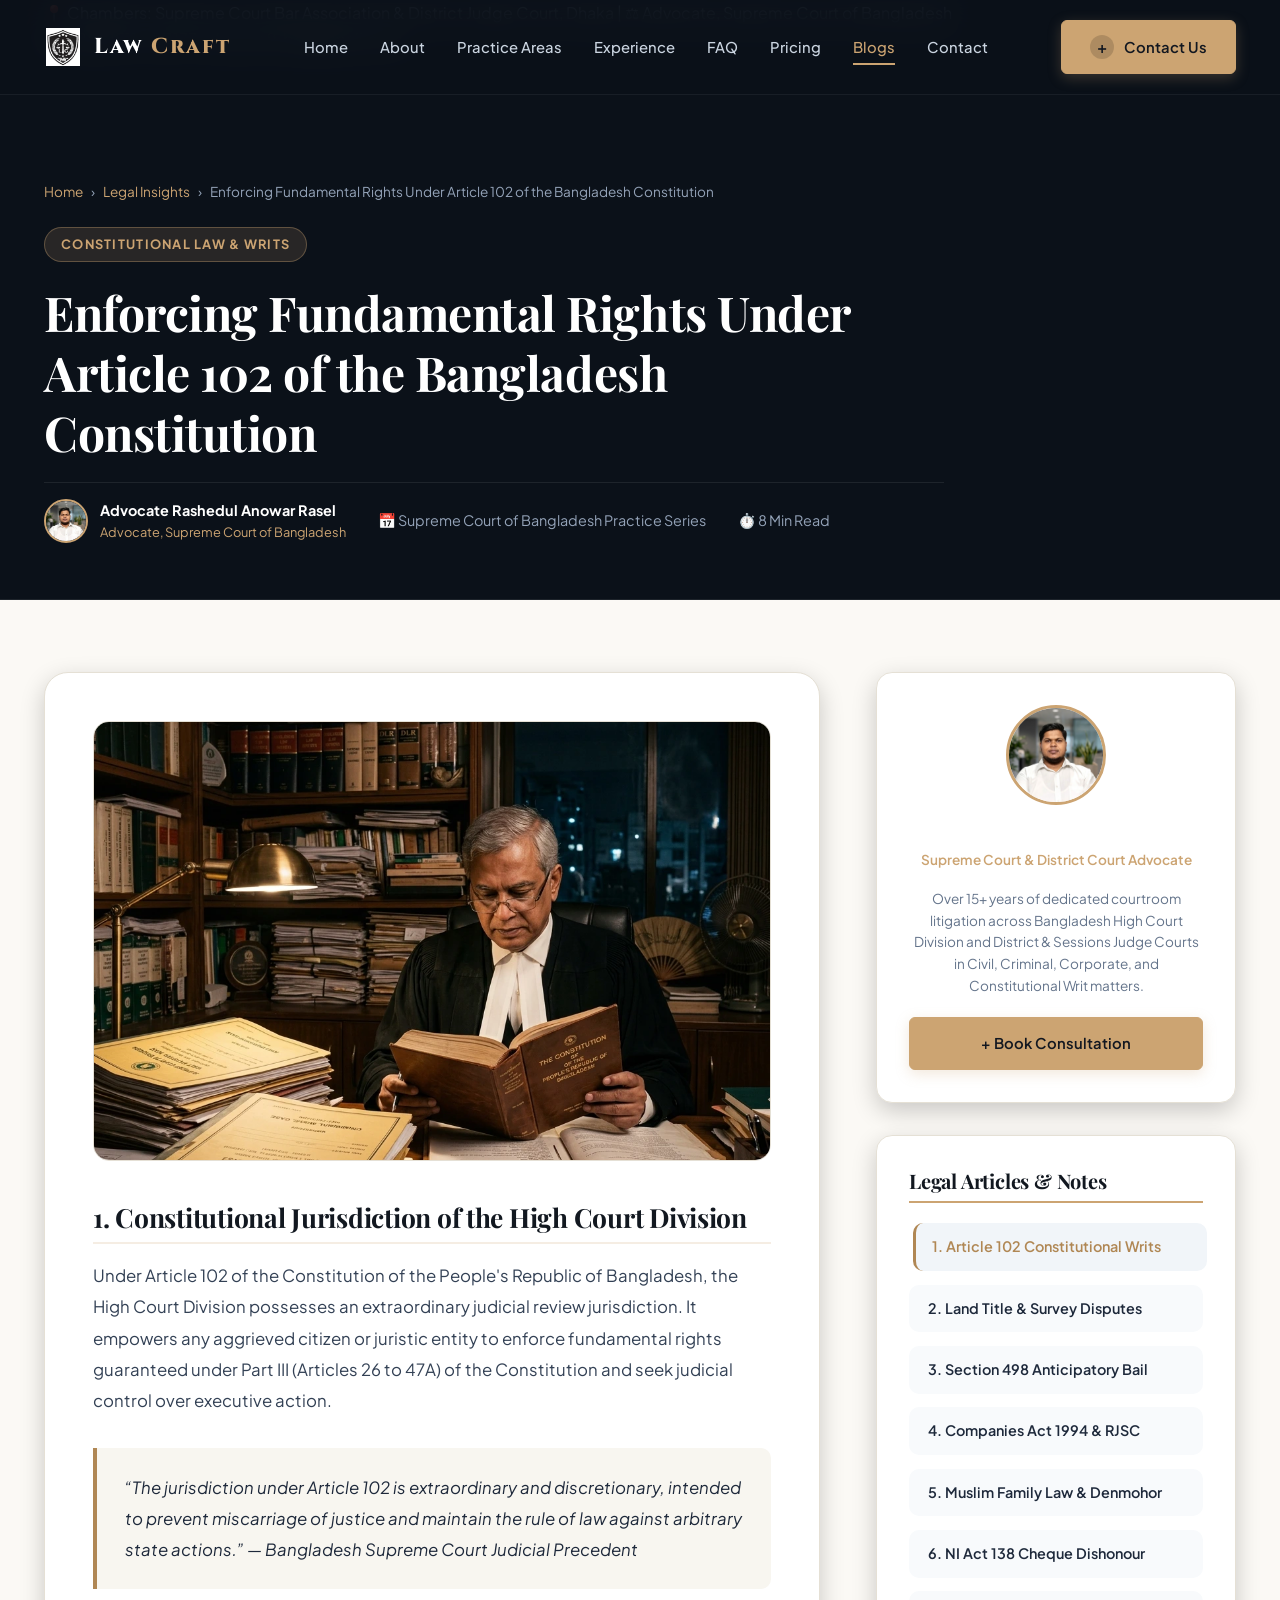
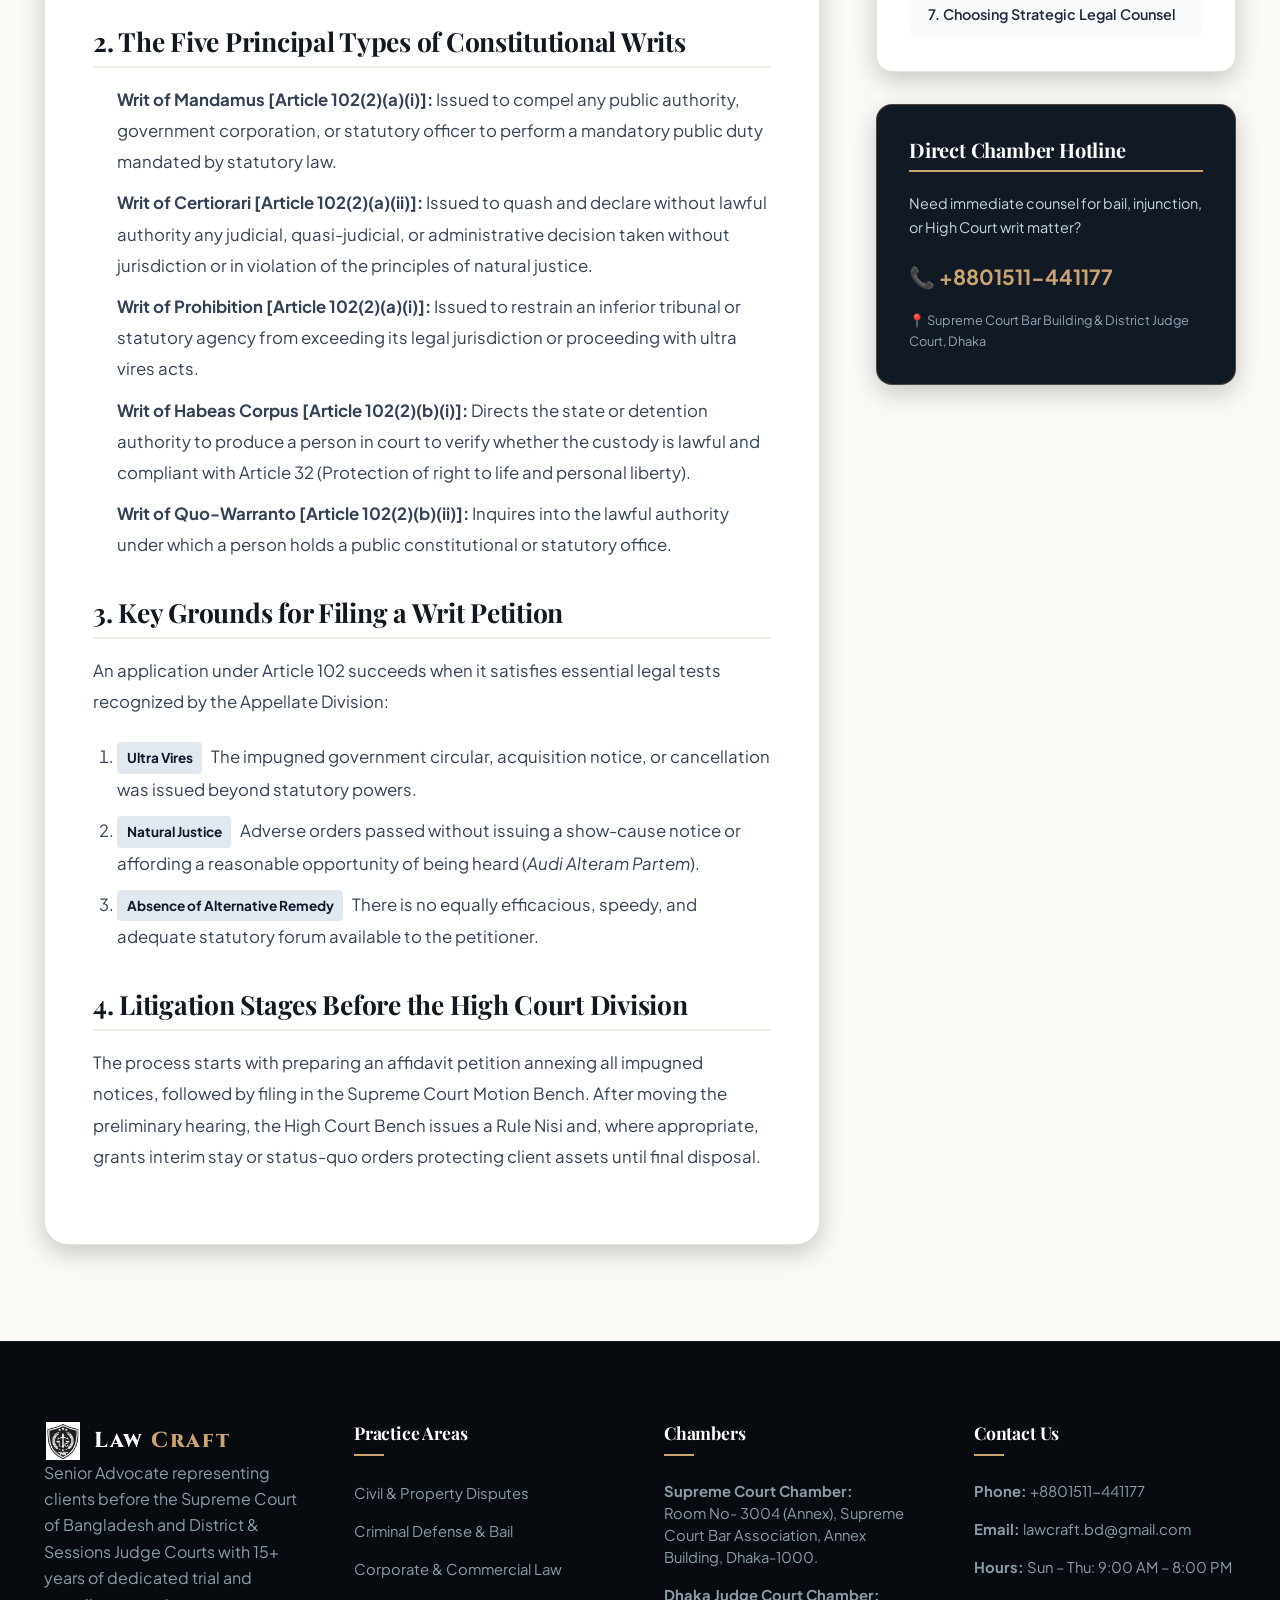
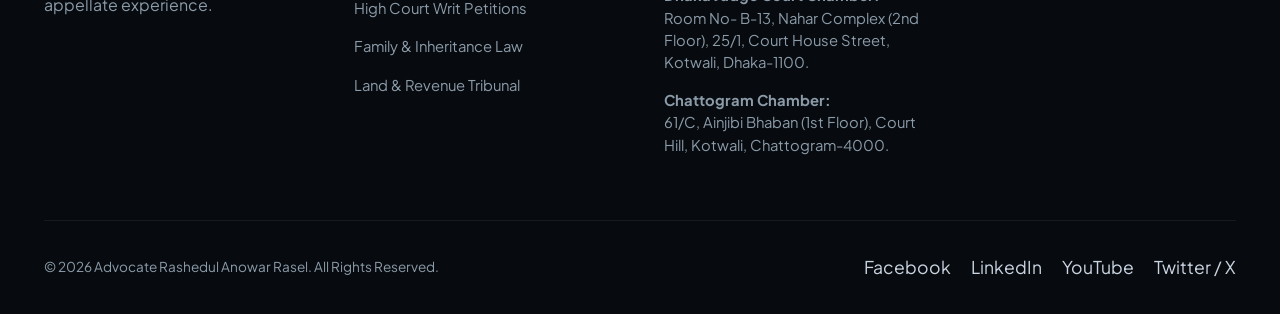
==== blog-details.html @ 1c8f1925 "first commit" ====
<!DOCTYPE html>
<html lang="en">
<head>
  <meta charset="UTF-8">
  <meta name="viewport" content="width=device-width, initial-scale=1.0">
  <title>Law Craft | Legal Insights & Case Analyses - Advocate Rashedul Anowar Rasel</title>
  
  <!-- SEO Meta Tags -->
  <meta name="description" content="Law Craft - Read authoritative Bangladesh legal analyses by Advocate Rashedul Anowar Rasel (অ্যাডভোকেট রাশেদুল আনোয়ার রাসেল), Supreme Court of Bangladesh. Specializing in Constitutional Writs, Land Disputes, Anticipatory Bail, and Corporate Law.">
  <meta name="keywords" content="Law Craft, Advocate Rashedul Anowar Rasel, অ্যাডভোকেট রাশেদুল আনোয়ার রাসেল, Supreme Court Lawyer in Bangladesh, Best Lawyer for Land Dispute BD, Criminal Defense Advocate Bangladesh, Bangladesh Supreme Court Articles, Article 102 Writ Petitions, Land Title Suits Bangladesh, Anticipatory Bail CrPC Bangladesh, NI Act 138 Dishonour of Cheque">
  <meta name="author" content="Advocate Rashedul Anowar Rasel">
  <meta name="robots" content="index, follow, max-image-preview:large, max-snippet:-1, max-video-preview:-1">
  <link rel="canonical" href="https://lawcraftbd.com/blog-details.html">

  <!-- Local SEO Geo Meta Tags for Dhaka, Bangladesh -->
  <meta name="geo.region" content="BD-13">
  <meta name="geo.placename" content="Dhaka, Bangladesh">
  <meta name="geo.position" content="23.7290;90.4042">
  <meta name="ICBM" content="23.7290, 90.4042">

  <!-- Open Graph / Facebook Meta Tags -->
  <meta property="og:type" content="article">
  <meta property="og:site_name" content="Law Craft">
  <meta property="og:locale" content="en_US">
  <meta property="og:locale:alternate" content="bn_BD">
  <meta property="og:url" content="https://lawcraftbd.com/blog-details.html">
  <meta property="og:title" content="Law Craft | Legal Insights & Bangladesh Case Analyses">
  <meta property="og:description" content="Expert legal analyses on Supreme Court writ petitions, land dispute litigation, anticipatory bail, and corporate law in Bangladesh.">
  <meta property="og:image" content="https://lawcraftbd.com/assets/images/image/contact_image.png">

  <!-- Twitter Meta Tags -->
  <meta name="twitter:card" content="summary_large_image">
  <meta name="twitter:title" content="Legal Insights & Bangladesh Law Analyses | Law Craft">
  <meta name="twitter:description" content="Supreme Court & District Court legal case analyses by Advocate Rashedul Anowar Rasel.">
  <meta name="twitter:image" content="https://lawcraftbd.com/assets/images/image/contact_image.png">

  <!-- Structured Data (JSON-LD) for Article, Publisher & Breadcrumbs -->
  <script type="application/ld+json">
  {
    "@context": "https://schema.org",
    "@graph": [
      {
        "@type": "BreadcrumbList",
        "itemListElement": [
          {
            "@type": "ListItem",
            "position": 1,
            "name": "Home",
            "item": "https://lawcraftbd.com/"
          },
          {
            "@type": "ListItem",
            "position": 2,
            "name": "Legal Insights",
            "item": "https://lawcraftbd.com/#blogs"
          },
          {
            "@type": "ListItem",
            "position": 3,
            "name": "Article Analysis",
            "item": "https://lawcraftbd.com/blog-details.html"
          }
        ]
      },
      {
        "@type": "Article",
        "headline": "Bangladesh Legal Insights & Supreme Court Case Analyses",
        "description": "Comprehensive legal commentary on Constitutional Writ Petitions, Anticipatory Bail, Land Record Title Litigation, and Corporate Governance in Bangladesh.",
        "author": {
          "@type": "Person",
          "name": "Advocate Rashedul Anowar Rasel",
          "jobTitle": "Advocate, Supreme Court of Bangladesh",
          "url": "https://lawcraftbd.com/#about"
        },
        "publisher": {
          "@type": "LegalService",
          "name": "Law Craft",
          "url": "https://lawcraftbd.com",
          "logo": {
            "@type": "ImageObject",
            "url": "https://lawcraftbd.com/assets/images/image/fav_icon_2.png"
          }
        },
        "mainEntityOfPage": "https://lawcraftbd.com/blog-details.html"
      }
    ]
  }
  </script>

  <link rel="icon" type="image/png" href="assets/images/image/fav_icon_2.png">
  <link rel="apple-touch-icon" href="assets/images/image/fav_icon_2.png">
  <link rel="shortcut icon" href="assets/images/image/fav_icon_2.png">

  <!-- Google Fonts -->
  <link rel="preconnect" href="https://fonts.googleapis.com">
  <link rel="preconnect" href="https://fonts.gstatic.com" crossorigin>
  <link href="https://fonts.googleapis.com/css2?family=Cinzel:wght@500;600;700;800;900&family=Playfair+Display:ital,wght@0,400;0,600;0,700;0,900;1,400;1,700&family=Plus+Jakarta+Sans:wght@300;400;500;600;700;800&display=swap" rel="stylesheet">

  <!-- Stylesheet -->
  <link rel="stylesheet" href="css/styles.css">
  
  <style>
    /* Specific styles for Blog Details Page */
    .blog-details-hero {
      background-color: #0b1119;
      padding: 8rem 0 3.5rem;
      border-bottom: 1px solid rgba(255, 255, 255, 0.08);
      position: relative;
    }

    .breadcrumb {
      display: flex;
      align-items: center;
      gap: 0.5rem;
      font-size: 0.85rem;
      color: #94a3b8;
      margin-bottom: 1.5rem;
    }

    .breadcrumb a {
      color: var(--gold-primary);
      text-decoration: none;
    }

    .breadcrumb a:hover {
      text-decoration: underline;
    }

    .article-header {
      max-width: 900px;
    }

    .article-category-badge {
      display: inline-block;
      background: rgba(204, 164, 114, 0.15);
      border: 1px solid rgba(204, 164, 114, 0.35);
      color: var(--gold-primary);
      padding: 0.35rem 1rem;
      border-radius: 100px;
      font-size: 0.8rem;
      font-weight: 700;
      letter-spacing: 0.1em;
      text-transform: uppercase;
      margin-bottom: 1.25rem;
    }

    .article-main-title {
      font-size: clamp(2rem, 3.8vw, 3rem);
      color: #ffffff;
      line-height: 1.25;
      margin-bottom: 1.25rem;
    }

    .article-meta-row {
      display: flex;
      align-items: center;
      gap: 2rem;
      flex-wrap: wrap;
      color: #94a3b8;
      font-size: 0.9rem;
      padding-top: 1rem;
      border-top: 1px solid rgba(255, 255, 255, 0.08);
    }

    .author-meta-info {
      display: flex;
      align-items: center;
      gap: 0.75rem;
    }

    .author-avatar {
      width: 44px;
      height: 44px;
      border-radius: 50%;
      object-fit: cover;
      border: 2px solid var(--gold-primary);
    }

    /* Main Article Layout */
    .article-layout-section {
      background-color: var(--bg-light);
      padding: 4.5rem 0 6rem;
    }

    .article-layout-grid {
      display: grid;
      grid-template-columns: 1fr 360px;
      gap: 3.5rem;
      align-items: flex-start;
    }

    .article-content-card {
      background: #ffffff;
      border-radius: var(--radius-xl);
      padding: 3rem;
      box-shadow: var(--shadow-md);
      border: 1px solid var(--border-light);
    }

    .article-featured-image {
      width: 100%;
      height: 440px;
      border-radius: var(--radius-lg);
      overflow: hidden;
      margin-bottom: 2.5rem;
      border: 1px solid var(--border-light);
    }

    .article-featured-image img {
      width: 100%;
      height: 100%;
      object-fit: cover;
    }

    .article-body-text {
      font-size: 1.05rem;
      line-height: 1.85;
      color: #334155;
    }

    .article-body-text h2 {
      font-family: var(--font-heading);
      font-size: 1.65rem;
      color: var(--text-dark);
      margin: 2.25rem 0 1rem;
      padding-bottom: 0.5rem;
      border-bottom: 2px solid rgba(204, 164, 114, 0.2);
    }

    .article-body-text h3 {
      font-family: var(--font-heading);
      font-size: 1.35rem;
      color: var(--text-dark);
      margin: 1.75rem 0 0.75rem;
    }

    .article-body-text p {
      margin-bottom: 1.5rem;
    }

    .article-body-text ul, .article-body-text ol {
      margin-bottom: 1.5rem;
      padding-left: 1.5rem;
    }

    .article-body-text li {
      margin-bottom: 0.65rem;
    }

    .legal-callout-box {
      background: #f8f6f0;
      border-left: 4px solid var(--gold-dark);
      padding: 1.5rem 1.75rem;
      border-radius: 0 var(--radius-md) var(--radius-md) 0;
      margin: 2rem 0;
      font-style: italic;
      color: #1e293b;
    }

    .legal-statute-badge {
      display: inline-block;
      background: #e2e8f0;
      color: #0f172a;
      padding: 0.2rem 0.6rem;
      border-radius: 4px;
      font-size: 0.85rem;
      font-weight: 700;
      margin-right: 0.35rem;
    }

    /* Sidebar Components */
    .article-sidebar {
      display: flex;
      flex-direction: column;
      gap: 2rem;
      position: sticky;
      top: 100px;
    }

    .sidebar-widget {
      background: #ffffff;
      border-radius: var(--radius-lg);
      padding: 2rem;
      box-shadow: var(--shadow-md);
      border: 1px solid var(--border-light);
    }

    .sidebar-widget-dark {
      background: #111a24;
      color: #ffffff;
      border: 1px solid rgba(204, 164, 114, 0.3);
    }

    .sidebar-widget-title {
      font-family: var(--font-heading);
      font-size: 1.25rem;
      color: var(--text-dark);
      margin-bottom: 1.25rem;
      padding-bottom: 0.5rem;
      border-bottom: 2px solid var(--gold-primary);
    }

    .sidebar-widget-dark .sidebar-widget-title {
      color: #ffffff;
    }

    .author-card-widget {
      text-align: center;
    }

    .author-widget-img {
      width: 100px;
      height: 100px;
      border-radius: 50%;
      object-fit: cover;
      margin: 0 auto 1rem;
      border: 3px solid var(--gold-primary);
    }

    .author-widget-name {
      font-family: var(--font-heading);
      font-size: 1.2rem;
      font-weight: 700;
      margin-bottom: 0.25rem;
    }

    .author-widget-role {
      font-size: 0.85rem;
      color: var(--gold-primary);
      font-weight: 600;
      margin-bottom: 1rem;
    }

    .author-widget-bio {
      font-size: 0.85rem;
      color: #64748b;
      line-height: 1.6;
      margin-bottom: 1.25rem;
    }

    .article-links-list {
      display: flex;
      flex-direction: column;
      gap: 0.85rem;
    }

    .sidebar-article-link {
      display: block;
      padding: 0.75rem 1rem;
      background: #f8fafc;
      border-radius: var(--radius-md);
      color: #1e293b;
      text-decoration: none;
      font-size: 0.9rem;
      font-weight: 600;
      transition: all var(--transition-fast);
      border-left: 3px solid transparent;
    }

    .sidebar-article-link:hover, .sidebar-article-link.active {
      background: #f1f5f9;
      border-left-color: var(--gold-dark);
      color: var(--gold-dark);
      transform: translateX(4px);
    }

    @media (max-width: 1024px) {
      .article-layout-grid {
        grid-template-columns: 1fr;
      }
      .article-sidebar {
        position: static;
      }
    }
  </style>
</head>
<body>

  <!-- ========================================================================
       1. Top Contact Utility Bar
       ======================================================================== -->
  <div class="top-bar">
    <div class="container top-bar-container">
      <div class="top-bar-left">
        <span>📍 Chambers: Supreme Court Bar Association & District Judge Court, Dhaka</span>
        <span class="desktop-only">|</span>
        <span class="desktop-only">⚖️ Advocate, Supreme Court of Bangladesh</span>
      </div>
      <div class="top-bar-right">
        <a href="tel:+8801511441177" class="top-bar-link">📞 +8801511-441177</a>
        <a href="mailto:lawcraft.bd@gmail.com" class="top-bar-link">✉️ lawcraft.bd@gmail.com</a>
      </div>
    </div>
  </div>

  <!-- ========================================================================
       2. Sticky Main Navbar
       ======================================================================== -->
  <header class="site-header">
    <div class="container nav-container">
      <a href="index.html" class="brand-logo" aria-label="Advocate Rashedul Anowar Rasel">
        <span class="logo-icon"><img src="assets/images/image/fav_icon_3.png" height="70" width="70" alt="Law Craft Logo"></span>
        <span>Law <span class="highlight">Craft</span></span>
      </a>

      <nav class="nav-menu" aria-label="Main Navigation">
        <a href="index.html#home" class="nav-link">Home</a>
        <a href="index.html#about" class="nav-link">About</a>
        <a href="index.html#practice" class="nav-link">Practice Areas</a>
        <a href="index.html#experience" class="nav-link">Experience</a>
        <a href="index.html#faq" class="nav-link">FAQ</a>
        <a href="index.html#pricing" class="nav-link">Pricing</a>
        <a href="index.html#blogs" class="nav-link active">Blogs</a>
        <a href="index.html#contact" class="nav-link">Contact</a>
        <div class="nav-mobile-cta">
          <a href="index.html#consultation" class="btn btn-gold" style="width: 100%; justify-content: center;">
            <span class="btn-icon-circle">+</span>
            <span>Contact Us</span>
          </a>
        </div>
      </nav>

      <div class="nav-actions">
        <a href="index.html#consultation" class="btn btn-gold nav-desktop-btn">
          <span class="btn-icon-circle">+</span>
          <span>Contact Us</span>
        </a>
        <button class="mobile-toggle" aria-label="Toggle Mobile Menu" aria-expanded="false">☰</button>
      </div>
    </div>
  </header>

  <!-- ========================================================================
       3. Article Header & Hero
       ======================================================================== -->
  <section class="blog-details-hero">
    <div class="container">
      <div class="breadcrumb">
        <a href="index.html">Home</a>
        <span>›</span>
        <a href="index.html#blogs">Legal Insights</a>
        <span>›</span>
        <span id="breadcrumbCurrent">Article Analysis</span>
      </div>

      <div class="article-header">
        <span class="article-category-badge" id="artCategory">Constitutional Law & Writs</span>
        <h1 class="article-main-title" id="artTitle">Enforcing Fundamental Rights Under Article 102 of the Bangladesh Constitution</h1>
        
        <div class="article-meta-row">
          <div class="author-meta-info">
            <img src="assets/images/image/about_lawer.png" alt="Advocate Rashedul Anowar Rasel" class="author-avatar">
            <div>
              <div style="font-weight: 700; color: #ffffff;">Advocate Rashedul Anowar Rasel</div>
              <div style="font-size: 0.8rem; color: var(--gold-primary);">Advocate, Supreme Court of Bangladesh</div>
            </div>
          </div>
          <div>📅 <span id="artDate">Published: Supreme Court Practice Notes</span></div>
          <div>⏱️ <span id="artReadTime">7 Min Read</span></div>
        </div>
      </div>
    </div>
  </section>

  <!-- ========================================================================
       4. Article Body & Sidebar Grid
       ======================================================================== -->
  <section class="article-layout-section">
    <div class="container article-layout-grid">
      
      <!-- Article Content Card -->
      <article class="article-content-card">
        <div class="article-featured-image">
          <img id="artImage" src="assets/images/blog-main.webp" alt="Article Featured Image">
        </div>

        <div class="article-body-text" id="artBody">
          <!-- Populated dynamically via JS -->
        </div>
      </article>

      <!-- Sidebar -->
      <aside class="article-sidebar">
        <!-- Author Widget -->
        <div class="sidebar-widget author-card-widget">
          <img src="assets/images/image/about_lawer.png" alt="Advocate Rashedul Anowar Rasel" class="author-widget-img">
          <h4 class="author-widget-name">Advocate Rashedul Anowar Rasel</h4>
          <div class="author-widget-role">Supreme Court & District Court Advocate</div>
          <p class="author-widget-bio">
            Over 15+ years of dedicated courtroom litigation across Bangladesh High Court Division and District & Sessions Judge Courts in Civil, Criminal, Corporate, and Constitutional Writ matters.
          </p>
          <a href="index.html#consultation" class="btn btn-gold btn-sm" style="width: 100%; justify-content: center;">
            <span>+ Book Consultation</span>
          </a>
        </div>

        <!-- Other Articles Widget -->
        <div class="sidebar-widget">
          <h4 class="sidebar-widget-title">Legal Articles & Notes</h4>
          <div class="article-links-list">
            <a href="blog-details.html?id=1" class="sidebar-article-link" id="link-1">1. Article 102 Constitutional Writs</a>
            <a href="blog-details.html?id=2" class="sidebar-article-link" id="link-2">2. Land Title & Survey Disputes</a>
            <a href="blog-details.html?id=3" class="sidebar-article-link" id="link-3">3. Section 498 Anticipatory Bail</a>
            <a href="blog-details.html?id=4" class="sidebar-article-link" id="link-4">4. Companies Act 1994 & RJSC</a>
            <a href="blog-details.html?id=5" class="sidebar-article-link" id="link-5">5. Muslim Family Law & Denmohor</a>
            <a href="blog-details.html?id=6" class="sidebar-article-link" id="link-6">6. NI Act 138 Cheque Dishonour</a>
            <a href="blog-details.html?id=7" class="sidebar-article-link" id="link-7">7. Choosing Strategic Legal Counsel</a>
          </div>
        </div>

        <!-- Quick Chamber Hotline -->
        <div class="sidebar-widget sidebar-widget-dark">
          <h4 class="sidebar-widget-title">Direct Chamber Hotline</h4>
          <p style="font-size: 0.9rem; color: #cbd5e1; margin-bottom: 1.25rem;">
            Need immediate counsel for bail, injunction, or High Court writ matter?
          </p>
          <div style="font-size: 1.3rem; font-weight: 700; color: var(--gold-primary); margin-bottom: 1rem;">
            📞 +8801511-441177
          </div>
          <div style="font-size: 0.8rem; color: #94a3b8;">
            📍 Supreme Court Bar Building & District Judge Court, Dhaka
          </div>
        </div>
      </aside>

    </div>
  </section>

  <!-- ========================================================================
       5. Global Footer
       ======================================================================== -->
  <footer class="site-footer" id="contact">
    <div class="container">
      <div class="footer-grid">
        <div class="footer-col">
          <a href="index.html" class="brand-logo footer-logo">
            <span class="logo-icon"><img src="assets/images/image/fav_icon_3.png" height="70" width="70" alt="Law Craft Logo"></span>
            <span>Law <span class="highlight">Craft</span></span>
          </a>
          <p class="footer-desc">
            Senior Advocate representing clients before the Supreme Court of Bangladesh and District & Sessions Judge Courts with 15+ years of dedicated trial and appellate experience.
          </p>
        </div>

        <div class="footer-col">
          <h4>Practice Areas</h4>
          <ul class="footer-links">
            <li><a href="index.html#practice">Civil & Property Disputes</a></li>
            <li><a href="index.html#practice">Criminal Defense & Bail</a></li>
            <li><a href="index.html#practice">Corporate & Commercial Law</a></li>
            <li><a href="index.html#practice">High Court Writ Petitions</a></li>
            <li><a href="index.html#practice">Family & Inheritance Law</a></li>
            <li><a href="index.html#practice">Land & Revenue Tribunal</a></li>
          </ul>
        </div>

        <div class="footer-col">
          <h4>Chambers</h4>
          <div class="footer-contact-info">
            <p><strong>Supreme Court Chamber:</strong><br>Room No- 3004 (Annex), Supreme Court Bar Association, Annex Building, Dhaka-1000.</p>
            <p><strong>Dhaka Judge Court Chamber:</strong><br>Room No- B-13, Nahar Complex (2nd Floor), 25/1, Court House Street, Kotwali, Dhaka-1100.</p>
            <p><strong>Chattogram Chamber:</strong><br>61/C, Ainjibi Bhaban (1st Floor), Court Hill, Kotwali, Chattogram-4000.</p>
          </div>
        </div>

        <div class="footer-col">
          <h4>Contact Us</h4>
          <div class="footer-contact-info">
            <p><strong>Phone:</strong> +8801511-441177</p>
            <p><strong>Email:</strong> lawcraft.bd@gmail.com</p>
            <p><strong>Hours:</strong> Sun – Thu: 9:00 AM – 8:00 PM</p>
          </div>
        </div>
      </div>

      <div class="footer-bottom">
        <div>
          © 2026 Advocate Rashedul Anowar Rasel. All Rights Reserved.
        </div>
        <div class="footer-social-links">
          <a href="https://www.facebook.com/p/Advocate-Rashedul-Anowar-Rasel-%E0%A6%85%E0%A7%8D%E0%A6%AF%E0%A6%BE%E0%A6%A1%E0%A6%AD%E0%A7%8B%E0%A6%95%E0%A7%87%E0%A6%9F-%E0%A6%B0%E0%A6%BE%E0%A6%B8%E0%A7%87%E0%A6%A6%E0%A7%81%E0%A6%B2-%E0%A6%86%E0%A6%A8%E0%A7%8B%E0%A7%9F%E0%A6%BE%E0%A6%B0-%E0%A6%B0%E0%A6%BE%E0%A6%B8%E0%A7%87%E0%A6%B2-100063455554201/" target="_blank" rel="noopener noreferrer" aria-label="Facebook">Facebook</a>
          <a href="https://linkedin.com" target="_blank" rel="noopener noreferrer" aria-label="LinkedIn">LinkedIn</a>
          <a href="https://youtube.com" target="_blank" rel="noopener noreferrer" aria-label="YouTube">YouTube</a>
          <a href="https://twitter.com" target="_blank" rel="noopener noreferrer" aria-label="Twitter">Twitter / X</a>
        </div>
      </div>
    </div>
  </footer>

  <!-- Article Dynamic Content & Clean URL Router Script -->
  <script>
    const articleSlugs = {
      1: "constitutional-writs-article-102",
      2: "land-title-survey-disputes",
      3: "anticipatory-bail-quashment-crpc",
      4: "corporate-governance-companies-act",
      5: "muslim-family-law-denmohor-custody",
      6: "cheque-dishonour-ni-act-138",
      7: "choosing-strategic-legal-counsel"
    };

    const slugToId = {
      "constitutional-writs-article-102": 1,
      "land-title-survey-disputes": 2,
      "anticipatory-bail-quashment-crpc": 3,
      "corporate-governance-companies-act": 4,
      "muslim-family-law-denmohor-custody": 5,
      "cheque-dishonour-ni-act-138": 6,
      "choosing-strategic-legal-counsel": 7
    };

    const articlesDB = {
      1: {
        category: "Constitutional Law & Writs",
        title: "Enforcing Fundamental Rights Under Article 102 of the Bangladesh Constitution",
        date: "Supreme Court of Bangladesh Practice Series",
        readTime: "8 Min Read",
        image: "assets/images/blog-main.webp",
        body: `
          <h2>1. Constitutional Jurisdiction of the High Court Division</h2>
          <p>
            Under Article 102 of the Constitution of the People's Republic of Bangladesh, the High Court Division possesses an extraordinary judicial review jurisdiction. It empowers any aggrieved citizen or juristic entity to enforce fundamental rights guaranteed under Part III (Articles 26 to 47A) of the Constitution and seek judicial control over executive action.
          </p>

          <div class="legal-callout-box">
            “The jurisdiction under Article 102 is extraordinary and discretionary, intended to prevent miscarriage of justice and maintain the rule of law against arbitrary state actions.” — <em>Bangladesh Supreme Court Judicial Precedent</em>
          </div>

          <h2>2. The Five Principal Types of Constitutional Writs</h2>
          <ul>
            <li>
              <strong>Writ of Mandamus [Article 102(2)(a)(i)]:</strong> Issued to compel any public authority, government corporation, or statutory officer to perform a mandatory public duty mandated by statutory law.
            </li>
            <li>
              <strong>Writ of Certiorari [Article 102(2)(a)(ii)]:</strong> Issued to quash and declare without lawful authority any judicial, quasi-judicial, or administrative decision taken without jurisdiction or in violation of the principles of natural justice.
            </li>
            <li>
              <strong>Writ of Prohibition [Article 102(2)(a)(i)]:</strong> Issued to restrain an inferior tribunal or statutory agency from exceeding its legal jurisdiction or proceeding with ultra vires acts.
            </li>
            <li>
              <strong>Writ of Habeas Corpus [Article 102(2)(b)(i)]:</strong> Directs the state or detention authority to produce a person in court to verify whether the custody is lawful and compliant with Article 32 (Protection of right to life and personal liberty).
            </li>
            <li>
              <strong>Writ of Quo-Warranto [Article 102(2)(b)(ii)]:</strong> Inquires into the lawful authority under which a person holds a public constitutional or statutory office.
            </li>
          </ul>

          <h2>3. Key Grounds for Filing a Writ Petition</h2>
          <p>
            An application under Article 102 succeeds when it satisfies essential legal tests recognized by the Appellate Division:
          </p>
          <ol>
            <li><span class="legal-statute-badge">Ultra Vires</span> The impugned government circular, acquisition notice, or cancellation was issued beyond statutory powers.</li>
            <li><span class="legal-statute-badge">Natural Justice</span> Adverse orders passed without issuing a show-cause notice or affording a reasonable opportunity of being heard (<em>Audi Alteram Partem</em>).</li>
            <li><span class="legal-statute-badge">Absence of Alternative Remedy</span> There is no equally efficacious, speedy, and adequate statutory forum available to the petitioner.</li>
          </ol>

          <h2>4. Litigation Stages Before the High Court Division</h2>
          <p>
            The process starts with preparing an affidavit petition annexing all impugned notices, followed by filing in the Supreme Court Motion Bench. After moving the preliminary hearing, the High Court Bench issues a Rule Nisi and, where appropriate, grants interim stay or status-quo orders protecting client assets until final disposal.
          </p>
        `
      },
      2: {
        category: "Civil Litigation & Land Dispute",
        title: "Remedies for Land Title Disputes, Khatian Discrepancies, & Partition Suits in Bangladesh",
        date: "District Judge Court Practice Notes",
        readTime: "7 Min Read",
        image: "assets/images/blog-2.webp",
        body: `
          <h2>1. Understanding the Evolution of Land Records (CS, SA, RS, & BS)</h2>
          <p>
            In Bangladesh property litigation, title verification requires a comprehensive audit across historical Cadastral Survey (CS), State Acquisition (SA), Revisional Survey (RS), and City/Bangladesh Survey (BS/BRS) records alongside Registered Deeds and Mutation (Dakhila) receipts.
          </p>

          <div class="legal-callout-box">
            “Khatian entries create a presumption of possession and tenancy, but title must always be established through valid registered conveyance deeds and lawful chain of succession.” — <em>Civil Procedure Code (CPC) & Evidence Act</em>
          </div>

          <h2>2. Essential Civil Lawsuits for Property Protection</h2>
          <ul>
            <li>
              <strong>Declaration of Title (Section 42 Specific Relief Act 1877):</strong> Filed when a party's legitimate ownership is denied or clouded by rival claims or fraudulent recordation.
            </li>
            <li>
              <strong>Temporary & Perpetual Injunction (Sections 53 & 54 Specific Relief Act):</strong> Urgent orders restraining adverse parties from trespassing, altering land nature, or raising illegal constructions.
            </li>
            <li>
              <strong>Partition Suit (Batowara Case):</strong> Instituted to demarcate specific metes and bounds of ancestral co-sharer properties under the Partition Act 1893.
            </li>
            <li>
              <strong>Land Survey Tribunal (LST) Appeals:</strong> Statutory challenges to rectify erroneous BS/City Survey recording before the designated Joint District Judge tribunal.
            </li>
          </ul>

          <h2>3. Critical Pre-Trial Documentation Checklist</h2>
          <ol>
            <li>Chain of registered deeds (Bia Deed) spanning at least 30 years.</li>
            <li>Updated Duplicate Carbon Receipt (DCR), Mutation Khatian, and Land Development Tax (Khajna) payment receipts.</li>
            <li>Certified copies of CS, SA, RS, and BS Khatian records from the Deputy Commissioner's Record Room.</li>
          </ol>
        `
      },
      3: {
        category: "Criminal Defense & Bail Jurisprudence",
        title: "Principles of Anticipatory Bail & Section 561A Quashment under CrPC 1898",
        date: "High Court & Sessions Court Defense Series",
        readTime: "8 Min Read",
        image: "assets/images/blog-3.webp",
        body: `
          <h2>1. Constitutional Right to Liberty & Anticipatory Bail (Section 498 CrPC)</h2>
          <p>
            Anticipatory bail is an extraordinary judicial remedy granted by the High Court Division under Section 498 of the Code of Criminal Procedure 1898 to protect an innocent citizen from wrongful arrest, police harassment, or politically motivated false FIRs.
          </p>

          <div class="legal-callout-box">
            “Personal liberty under Article 32 of the Constitution is sacrosanct. Anticipatory bail protects against humiliation where prima facie false allegations exist.” — <em>Bangladesh Supreme Court Bail Principles</em>
          </div>

          <h2>2. Legal Criteria for Securing Anticipatory Bail</h2>
          <ul>
            <li><strong>Genuineness of Apprehension:</strong> Demonstrating concrete fear of arrest under cognizable, non-bailable penal sections.</li>
            <li><strong>Cooperation with Trial:</strong> The petitioner undertakes to surrender before the relevant Sessions Court within the stipulated duration.</li>
            <li><strong>Absence of Flight Risk:</strong> Clean background, local standing, and reliable sureties ensuring presence during trial hearings.</li>
          </ul>

          <h2>3. Inherent Powers of the High Court (Section 561A CrPC)</h2>
          <p>
            Section 561A preserves the inherent jurisdiction of the High Court Division to quash frivolous criminal proceedings, charge-sheets, or cognizance orders to prevent the abuse of the process of any court and to secure the ends of justice.
          </p>
        `
      },
      4: {
        category: "Corporate & Commercial Law",
        title: "Corporate Governance & Shareholder Disputes Under Companies Act 1994",
        date: "Corporate Advisory Series",
        readTime: "6 Min Read",
        image: "assets/images/blog-4.webp",
        body: `
          <h2>1. Statutory Compliance with RJSC in Bangladesh</h2>
          <p>
            Incorporation and operation of limited companies under the Companies Act 1994 require strict adherence to annual returns, Form XII director updates, and statutory compliance with the Registrar of Joint Stock Companies and Firms (RJSC).
          </p>

          <h2>2. Remedies for Oppression & Mismanagement (Section 233)</h2>
          <p>
            Minority shareholders holding at least 10% voting shares are statutorily entitled under Section 233 of the Companies Act 1994 to move the High Court Company Bench against oppression by the board or diversion of corporate assets.
          </p>

          <h2>3. Drafting Commercial Contracts & Arbitration Clauses</h2>
          <p>
            Under the Arbitration Act 2001, commercial agreements must include clear dispute resolution mechanisms, governing laws, seat of arbitration in Dhaka, and enforceable liquidated damage clauses.
          </p>
        `
      },
      5: {
        category: "Family & Succession Law",
        title: "Muslim Family Law: Dower (Denmohor), Maintenance, & Child Custody in Bangladesh",
        date: "Family Court Advisory Notes",
        readTime: "6 Min Read",
        image: "assets/images/blog-5.webp",
        body: `
          <h2>1. Enforcement of Prompt & Deferred Dower (Denmohor)</h2>
          <p>
            Under the Muslim Family Laws Ordinance 1961 and the Family Courts Act 2023, dower is an unconditional debt payable by the husband to the wife. Failure to discharge dower on demand grants the wife enforceable rights in the Family Court.
          </p>

          <h2>2. Principles of Child Custody (Hizanat) & Guardianship</h2>
          <p>
            While the mother retains custody (Hizanat) during infancy, the welfare of the minor child is the paramount consideration under Section 17 of the Guardians and Wards Act 1890 when determining visitation and guardianship.
          </p>
        `
      },
      6: {
        category: "Banking & Negotiable Instruments",
        title: "Defending NI Act Section 138 Dishonour of Cheque & Artha Rin Adalat Cases",
        date: "Financial Litigation Notes",
        readTime: "6 Min Read",
        image: "assets/images/blog-6.webp",
        body: `
          <h2>1. Mandatory Statutory Steps Under Section 138 NI Act</h2>
          <ol>
            <li>Presentation of cheque to the bank within 6 months of validity.</li>
            <li>Service of legal notice within 30 days of receiving the cheque dishonour slip.</li>
            <li>Providing 30 days to the drawer to make payment before filing the formal complaint case before the Chief Metropolitan Magistrate (CMM) or Chief Judicial Magistrate (CJM) within the subsequent 30 days.</li>
          </ol>

          <h2>2. Defense in Artha Rin Adalat Ain 2003</h2>
          <p>
            Commercial borrowers facing auction notices or money loan decrees require strategic legal representation to challenge penal interest calculation, non-compliance with Section 12 mortgage auction rules, and obtain High Court stay orders.
          </p>
        `
      },
      7: {
        category: "Supreme Court Advocacy",
        title: "How Companies & Litigants Choose Strategic Legal Counsel in Bangladesh",
        date: "Advocate Commentary Series",
        readTime: "5 Min Read",
        image: "assets/images/blog-1.webp",
        body: `
          <h2>1. Dual-Jurisdiction Competence (Supreme Court & District Court)</h2>
          <p>
            Complex legal challenges frequently bridge subordinate trial courts and the High Court Division. An advocate with active dual-jurisdiction practice ensures seamless trial strategy and prompt appellate relief.
          </p>

          <h2>2. Confidentiality & Transparent Case Assessment</h2>
          <p>
            A distinguished lawyer provides honest legal merit evaluation, clear timelines, and dedicated courtroom defense rather than unfounded promises.
          </p>
        `
      }
    };

    // Helper: Resolve current article ID from query parameters or hash
    function resolveArticleId() {
      const urlParams = new URLSearchParams(window.location.search);
      const slugParam = urlParams.get('article') || urlParams.get('slug');
      if (slugParam && slugToId[slugParam]) {
        return slugToId[slugParam];
      }

      const idParam = parseInt(urlParams.get('id'), 10);
      if (idParam && articlesDB[idParam]) {
        return idParam;
      }

      const hash = window.location.hash.replace('#', '').trim();
      if (hash && slugToId[hash]) {
        return slugToId[hash];
      }
      if (hash && hash.startsWith('article-')) {
        const num = parseInt(hash.replace('article-', ''), 10);
        if (articlesDB[num]) return num;
      }

      return 1;
    }

    // Dynamic Article Loader with Smooth Transition
    function loadArticle(id, updateHistory = true) {
      const currentArt = articlesDB[id] || articlesDB[1];
      const slug = articleSlugs[id] || articleSlugs[1];

      // Update document title & metadata
      document.title = `${currentArt.title} | Advocate Rashedul Anowar Rasel`;
      const breadcrumb = document.getElementById('breadcrumbCurrent');
      const artCat = document.getElementById('artCategory');
      const artTitle = document.getElementById('artTitle');
      const artDate = document.getElementById('artDate');
      const artRead = document.getElementById('artReadTime');
      const artImg = document.getElementById('artImage');
      const artBody = document.getElementById('artBody');

      if (breadcrumb) breadcrumb.textContent = currentArt.title;
      if (artCat) artCat.textContent = currentArt.category;
      if (artTitle) artTitle.textContent = currentArt.title;
      if (artDate) artDate.textContent = currentArt.date;
      if (artRead) artRead.textContent = currentArt.readTime;
      if (artImg) {
        artImg.src = currentArt.image;
        artImg.alt = currentArt.title;
      }
      if (artBody) artBody.innerHTML = currentArt.body;

      // Update sidebar active link state
      document.querySelectorAll('.sidebar-article-link').forEach(link => link.classList.remove('active'));
      const activeLink = document.getElementById(`link-${id}`);
      if (activeLink) activeLink.classList.add('active');

      // Clean Address Bar Sanitization (Hides file extensions & raw query params)
      if (window.history && window.history.replaceState) {
        const cleanUrl = `${window.location.pathname.replace(/\/blog-details\.html$/, '/article').replace(/\.html$/, '')}?article=${slug}`;
        if (updateHistory) {
          window.history.pushState({ articleId: id }, '', cleanUrl);
        } else {
          window.history.replaceState({ articleId: id }, '', cleanUrl);
        }
      }
    }

    // Initialize on page load
    const initialId = resolveArticleId();
    loadArticle(initialId, false);

    // Intercept Sidebar Article Clicks for Smooth In-Page Transition
    document.querySelectorAll('.sidebar-article-link').forEach((link, idx) => {
      const targetId = idx + 1;
      link.addEventListener('click', (e) => {
        e.preventDefault();
        loadArticle(targetId, true);
        window.scrollTo({ top: 120, behavior: 'smooth' });
      });
    });

    // Handle browser back/forward buttons
    window.addEventListener('popstate', (e) => {
      if (e.state && e.state.articleId) {
        loadArticle(e.state.articleId, false);
      } else {
        loadArticle(resolveArticleId(), false);
      }
    });

    // Mobile nav toggle
    const mobileToggle = document.querySelector('.mobile-toggle');
    const navMenu = document.querySelector('.nav-menu');
    if (mobileToggle && navMenu) {
      mobileToggle.addEventListener('click', () => {
        navMenu.classList.toggle('open');
        mobileToggle.innerHTML = navMenu.classList.contains('open') ? '✕' : '☰';
      });
    }
  </script>
</body>
</html>
---- css/styles.css ----
/* ==========================================================================
   ADVOCATE RASHEDUL ANOWAR RASEL - PORTFOLIO DESIGN SYSTEM
   Luxury Legal Navy & Gold Aesthetic matching BYLAW Reference Design
   ========================================================================== */

@import url('https://fonts.googleapis.com/css2?family=Cinzel:wght@500;600;700;800;900&family=Hind+Siliguri:wght@400;500;600;700&family=Playfair+Display:ital,wght@0,400;0,500;0,600;0,700;0,800;1,400;1,600&family=Plus+Jakarta+Sans:wght@300;400;500;600;700;800&display=swap');

:root {
  /* Color Palette - Dark Legal Theme */
  --bg-primary: #0b1119;
  --bg-secondary: #111a24;
  --bg-tertiary: #16202c;
  --bg-card: #151e2b;
  --bg-card-hover: #1c2738;
  --bg-dark-accent: #0e151e;

  /* Color Palette - Light Accent Sections */
  --bg-light: #fbf9f5;
  --bg-light-alt: #f4f1ea;
  --bg-light-card: #ffffff;
  --border-light: #e5e0d5;

  /* Gold & Bronze Accents */
  --gold-primary: #cca472;
  --gold-hover: #dfb782;
  --gold-dark: #b08754;
  --gold-light: #f3e5cf;
  --gold-gradient: linear-gradient(135deg, #dfb782 0%, #cca472 50%, #b08754 100%);
  --gold-glow: rgba(204, 164, 114, 0.25);
  --gold-border: rgba(204, 164, 114, 0.35);

  /* Typography Colors */
  --text-white: #ffffff;
  --text-light-muted: #9aa8b8;
  --text-light-sub: #7a8898;
  --text-dark: #121820;
  --text-dark-muted: #556272;
  --text-gold: #cca472;

  /* Fonts */
  --font-heading: 'Playfair Display', 'Cinzel', Georgia, serif;
  --font-serif-title: 'Cinzel', 'Playfair Display', serif;
  --font-sans: 'Plus Jakarta Sans', system-ui, -apple-system, sans-serif;
  --font-bn: 'Hind Siliguri', 'Plus Jakarta Sans', sans-serif;

  /* Spacing & Borders */
  --radius-sm: 6px;
  --radius-md: 10px;
  --radius-lg: 16px;
  --radius-xl: 24px;
  --radius-full: 9999px;

  --shadow-sm: 0 2px 8px rgba(0, 0, 0, 0.12);
  --shadow-md: 0 8px 24px rgba(0, 0, 0, 0.2);
  --shadow-lg: 0 16px 40px rgba(0, 0, 0, 0.35);
  --shadow-gold: 0 10px 30px rgba(204, 164, 114, 0.2);

  --transition-fast: 0.2s cubic-bezier(0.4, 0, 0.2, 1);
  --transition-normal: 0.35s cubic-bezier(0.4, 0, 0.2, 1);
  --transition-slow: 0.5s cubic-bezier(0.4, 0, 0.2, 1);

  --max-width: 1240px;
}

/* ==========================================================================
   Base & Reset Styles
   ========================================================================== */

*,
*::before,
*::after {
  box-sizing: border-box;
  margin: 0;
  padding: 0;
}

html {
  scroll-behavior: smooth;
  font-size: 16px;
  -webkit-font-smoothing: antialiased;
  -moz-osx-font-smoothing: grayscale;
}

body {
  font-family: var(--font-sans);
  background-color: var(--bg-primary);
  color: var(--text-light-muted);
  line-height: 1.65;
  overflow-x: hidden;
}

body.lang-bn {
  font-family: var(--font-bn);
}

h1,
h2,
h3,
h4,
h5,
h6 {
  font-family: var(--font-heading);
  color: var(--text-white);
  line-height: 1.25;
  font-weight: 700;
  letter-spacing: -0.01em;
}

h1 {
  font-size: clamp(2.25rem, 4.5vw, 3.75rem);
}

h2 {
  font-size: clamp(1.85rem, 3.2vw, 2.75rem);
}

h3 {
  font-size: clamp(1.35rem, 2vw, 1.75rem);
}

p {
  margin-bottom: 1rem;
}

a {
  color: inherit;
  text-decoration: none;
  transition: color var(--transition-fast);
}

img {
  max-width: 100%;
  height: auto;
  display: block;
}

button,
input,
select,
textarea {
  font-family: inherit;
  font-size: inherit;
}

ul {
  list-style: none;
}

.container {
  width: 100%;
  max-width: var(--max-width);
  margin-left: auto;
  margin-right: auto;
  padding-left: 1.5rem;
  padding-right: 1.5rem;
}

.section-padding {
  padding-top: clamp(4rem, 8vw, 7rem);
  padding-bottom: clamp(4rem, 8vw, 7rem);
}

/* Section Header Utilities */
.section-header {
  text-align: center;
  max-width: 720px;
  margin: 0 auto 3.5rem;
}

.section-header.text-left {
  text-align: left;
  margin-left: 0;
}

.section-tag {
  display: inline-flex;
  align-items: center;
  gap: 0.5rem;
  font-size: 0.8rem;
  font-weight: 700;
  text-transform: uppercase;
  letter-spacing: 0.15em;
  color: var(--gold-primary);
  margin-bottom: 0.85rem;
}

.section-title {
  margin-bottom: 1rem;
  color: var(--text-black);
}

.section-subtitle {
  font-size: 1.05rem;
  color: var(--text-light-muted);
  line-height: 1.6;
}

/* Light Section Modifiers */
.section-light {
  background-color: var(--bg-light);
  color: var(--text-dark-muted);
}

.section-light h1,
.section-light h2,
.section-light h3,
.section-light h4 {
  color: var(--text-dark);
}

.section-light .section-subtitle {
  color: var(--text-dark-muted);
}

.section-light-alt {
  background-color: var(--bg-light-alt);
}

/* ==========================================================================
   Buttons & Interactive Badges
   ========================================================================== */

.btn {
  display: inline-flex;
  align-items: center;
  justify-content: center;
  gap: 0.6rem;
  padding: 0.85rem 1.75rem;
  border-radius: var(--radius-sm);
  font-weight: 600;
  font-size: 0.925rem;
  cursor: pointer;
  border: 1px solid transparent;
  transition: all var(--transition-normal);
  text-decoration: none;
  white-space: nowrap;
}

.btn-gold {
  background-color: var(--gold-primary);
  color: #121720;
  border-color: var(--gold-primary);
  box-shadow: 0 4px 14px var(--gold-glow);
}

.btn-gold:hover {
  background-color: var(--gold-hover);
  border-color: var(--gold-hover);
  transform: translateY(-2px);
  box-shadow: 0 6px 20px var(--gold-glow);
}

.btn-outline-gold {
  background: transparent;
  color: var(--gold-primary);
  border-color: var(--gold-border);
}

.btn-outline-gold:hover {
  background: rgba(204, 164, 114, 0.12);
  border-color: var(--gold-primary);
  color: var(--gold-hover);
  transform: translateY(-2px);
}

.btn-white {
  background-color: #ffffff;
  color: var(--text-dark);
}

.btn-white:hover {
  background-color: #f4f1ea;
  transform: translateY(-2px);
}

.btn-icon-circle {
  width: 24px;
  height: 24px;
  border-radius: 50%;
  background: rgba(0, 0, 0, 0.15);
  display: inline-flex;
  align-items: center;
  justify-content: center;
  font-size: 1rem;
  line-height: 1;
}

.badge-pill {
  display: inline-flex;
  align-items: center;
  gap: 0.5rem;
  padding: 0.4rem 1rem;
  border-radius: var(--radius-full);
  font-size: 0.75rem;
  font-weight: 700;
  text-transform: uppercase;
  letter-spacing: 0.12em;
  border: 1px solid var(--gold-border);
  background: rgba(204, 164, 114, 0.08);
  color: var(--gold-primary);
  backdrop-filter: blur(8px);
}

/* ==========================================================================
   Header & Navigation
   ========================================================================== */

.site-header {
  position: fixed;
  top: 0;
  left: 0;
  right: 0;
  z-index: 1000;
  padding: 1.25rem 0;
  transition: all var(--transition-normal);
  background: rgba(11, 17, 25, 0.85);
  backdrop-filter: blur(16px);
  -webkit-backdrop-filter: blur(16px);
  border-bottom: 1px solid rgba(255, 255, 255, 0.06);
}

.site-header.scrolled {
  padding: 0.85rem 0;
  background: rgba(11, 17, 25, 0.96);
  border-bottom: 1px solid rgba(204, 164, 114, 0.2);
  box-shadow: 0 10px 30px rgba(0, 0, 0, 0.5);
}

.nav-container {
  display: flex;
  align-items: center;
  justify-content: space-between;
}

.brand-logo {
  display: flex;
  align-items: center;
  gap: 0.75rem;
  font-family: var(--font-serif-title);
  font-size: 1.35rem;
  font-weight: 800;
  letter-spacing: 0.08em;
  color: var(--text-white);
}

.brand-logo .logo-icon {
  color: var(--gold-primary);
  font-size: 1.4rem;
  display: flex;
  align-items: center;
  justify-content: center;
}

.brand-logo .logo-icon img {
  height: 38px;
  width: 38px;
  object-fit: contain;
  display: block;
}

.brand-logo span.highlight {
  color: var(--gold-primary);
}

.nav-menu {
  display: flex;
  align-items: center;
  gap: 2rem;
}

.nav-link {
  font-size: 0.925rem;
  font-weight: 500;
  color: #cbd5e1;
  position: relative;
  padding: 0.35rem 0;
  transition: color var(--transition-fast);
}

.nav-link:hover,
.nav-link.active {
  color: var(--gold-primary);
}

.nav-link::after {
  content: '';
  position: absolute;
  bottom: 0;
  left: 0;
  width: 0;
  height: 2px;
  background-color: var(--gold-primary);
  transition: width var(--transition-normal);
}

.nav-link:hover::after,
.nav-link.active::after {
  width: 100%;
}

.nav-actions {
  display: flex;
  align-items: center;
  gap: 1.25rem;
}

/* Language Switcher */
.lang-toggle {
  background: rgba(255, 255, 255, 0.06);
  border: 1px solid rgba(255, 255, 255, 0.15);
  color: var(--text-white);
  padding: 0.4rem 0.8rem;
  border-radius: var(--radius-full);
  font-size: 0.8rem;
  font-weight: 600;
  cursor: pointer;
  display: flex;
  align-items: center;
  gap: 0.35rem;
  transition: all var(--transition-fast);
}

.lang-toggle:hover {
  border-color: var(--gold-primary);
  color: var(--gold-primary);
}

.mobile-toggle {
  display: none;
  background: none;
  border: none;
  color: var(--text-white);
  font-size: 1.5rem;
  cursor: pointer;
}

.nav-mobile-cta {
  display: none;
}

/* ==========================================================================
   Hero Section
   ========================================================================== */

.hero-section {
  position: relative;
  min-height: 90vh;
  padding-top: calc(85px + 4.5rem);
  padding-bottom: 6rem;
  display: flex;
  align-items: center;
  background-color: #0b1119;
  background-image: url('../assets/images/image/body_bacground_image.png');
  background-repeat: no-repeat;
  background-size: cover;
  background-position: right center;
  overflow: hidden;
}

.hero-bg-overlay {
  position: absolute;
  inset: 0;
  background: linear-gradient(90deg,
      rgba(11, 17, 25, 0.96) 0%,
      rgba(11, 17, 25, 0.90) 36%,
      rgba(11, 17, 25, 0.55) 54%,
      rgba(11, 17, 25, 0.15) 70%,
      rgba(11, 17, 25, 0.0) 85%,
      rgba(11, 17, 25, 0.0) 100%),
    linear-gradient(180deg,
      rgba(11, 17, 25, 0.65) 0%,
      transparent 22%,
      transparent 78%,
      #0b1119 100%);
  pointer-events: none;
  z-index: 1;
}

.hero-container {
  width: 100%;
  max-width: var(--max-width);
  margin-left: auto;
  margin-right: auto;
  padding-left: 1.5rem;
  padding-right: 1.5rem;
  position: relative;
  z-index: 2;
}

.hero-content {
  max-width: 580px;
  position: relative;
  z-index: 2;
}

.hero-tag-wrap {
  margin-bottom: 1.5rem;
}

.hero-title {
  margin-bottom: 1.5rem;
  font-family: var(--font-heading);
  font-size: clamp(2.4rem, 4.2vw, 3.8rem);
  line-height: 1.18;
  text-shadow: 0 4px 24px rgba(0, 0, 0, 0.6);
}

.hero-title .text-gold {
  color: var(--gold-primary);
  font-style: italic;
}

.hero-description {
  font-size: 1.125rem;
  line-height: 1.75;
  color: #c4d0de;
  margin-bottom: 2.5rem;
  max-width: 540px;
  text-shadow: 0 2px 12px rgba(0, 0, 0, 0.6);
}

.hero-cta-group {
  display: flex;
  align-items: center;
  gap: 1.25rem;
  flex-wrap: wrap;
  position: relative;
}

.hero-arrow-pointer {
  position: absolute;
  left: 280px;
  top: 50px;
  pointer-events: none;
  opacity: 0.85;
  filter: drop-shadow(0 2px 6px rgba(0, 0, 0, 0.6));
}

/* ==========================================================================
   About Section & Advocate Credentials
   ========================================================================== */

.about-section {
  background-color: #121a24;
  border-top: 1px solid rgba(255, 255, 255, 0.05);
  border-bottom: 1px solid rgba(255, 255, 255, 0.05);
  padding: 3.75rem 0;
}

.about-grid {
  display: grid;
  grid-template-columns: 1fr 1.15fr;
  gap: 3.5rem;
  align-items: center;
}

.about-image-card {
  position: relative;
  border-radius: var(--radius-lg);
  overflow: hidden;
  box-shadow: var(--shadow-lg);
  border: 1px solid rgba(255, 255, 255, 0.08);
}

.about-image-card img {
  width: 100%;
  height: 390px;
  object-fit: cover;
  display: block;
}

.about-quote-overlay {
  position: absolute;
  bottom: 0;
  left: 0;
  right: 0;
  padding: 1.25rem 1.5rem;
  background: linear-gradient(180deg, rgba(11, 17, 25, 0) 0%, rgba(11, 17, 25, 0.95) 45%, #0b1119 100%);
  color: #e2e8f0;
  font-size: 0.85rem;
  font-style: italic;
  line-height: 1.45;
}

/* ==========================================================================
   SCBA Official Verification & Chamber Network Section
   ========================================================================== */
.scba-section {
  background-color: #0a0f16;
  position: relative;
  border-bottom: 1px solid rgba(255, 255, 255, 0.05);
  padding: 4.5rem 0;
}

.scba-grid {
  display: grid;
  grid-template-columns: 1.1fr 1.2fr;
  gap: 3.5rem;
  align-items: center;
}

.scba-proof-card {
  background: #111822;
  border: 1px solid rgba(212, 175, 55, 0.3);
  border-radius: var(--radius-lg);
  padding: 1.5rem;
  box-shadow: 0 15px 40px rgba(0, 0, 0, 0.4), 0 0 25px rgba(212, 175, 55, 0.08);
  position: relative;
}

.scba-proof-header {
  display: flex;
  justify-content: space-between;
  align-items: center;
  margin-bottom: 1.25rem;
  padding-bottom: 1rem;
  border-bottom: 1px solid rgba(255, 255, 255, 0.08);
  flex-wrap: wrap;
  gap: 0.75rem;
}

.scba-verified-seal {
  display: inline-flex;
  align-items: center;
  gap: 0.5rem;
  background: rgba(16, 185, 129, 0.15);
  color: #34d399;
  border: 1px solid rgba(16, 185, 129, 0.3);
  font-size: 0.8rem;
  font-weight: 700;
  letter-spacing: 0.05em;
  padding: 0.35rem 0.75rem;
  border-radius: 50px;
  text-transform: uppercase;
}

.scba-portal-link {
  font-size: 0.825rem;
  color: var(--gold-primary);
  display: inline-flex;
  align-items: center;
  gap: 0.35rem;
  font-weight: 600;
  transition: color var(--transition-fast);
}

.scba-portal-link:hover {
  color: #ffffff;
  text-decoration: underline;
}

.scba-img-wrapper {
  border-radius: var(--radius-md);
  overflow: hidden;
  border: 1px solid rgba(255, 255, 255, 0.1);
  background: #080c12;
  margin-bottom: 1rem;
}

.scba-img-wrapper img {
  width: 100%;
  height: auto;
  display: block;
  transition: transform 0.4s ease;
}

.scba-proof-card:hover .scba-img-wrapper img {
  transform: scale(1.02);
}

.scba-proof-footer {
  font-size: 0.85rem;
  color: #94a3b8;
  line-height: 1.5;
  display: flex;
  align-items: center;
  gap: 0.5rem;
}

.scba-chambers-column .section-tag {
  margin-bottom: 0.75rem;
}

.scba-chambers-title {
  font-size: clamp(1.8rem, 2.6vw, 2.3rem);
  color: #ffffff;
  margin-bottom: 1rem;
  line-height: 1.25;
}

.scba-chambers-desc {
  font-size: 0.975rem;
  color: #94a3b8;
  line-height: 1.65;
  margin-bottom: 2rem;
}

.scba-chamber-cards-list {
  display: flex;
  flex-direction: column;
  gap: 1rem;
  margin-bottom: 2rem;
}

.chamber-spec-item {
  background: #111822;
  border: 1px solid rgba(255, 255, 255, 0.08);
  border-left: 3px solid var(--gold-primary);
  border-radius: var(--radius-md);
  padding: 1.1rem 1.25rem;
  display: flex;
  align-items: flex-start;
  gap: 1rem;
  transition: transform 0.25s ease, border-color 0.25s ease;
}

.chamber-spec-item:hover {
  transform: translateX(4px);
  border-left-color: #ffffff;
  border-color: rgba(212, 175, 55, 0.3);
}

.chamber-spec-icon {
  font-size: 1.4rem;
  line-height: 1;
  padding-top: 0.15rem;
}

.chamber-spec-details h4 {
  color: #ffffff;
  font-size: 0.975rem;
  font-weight: 700;
  margin-bottom: 0.25rem;
}

.chamber-spec-details p {
  color: #cbd5e1;
  font-size: 0.85rem;
  line-height: 1.5;
  margin: 0;
}

.scba-actions-row {
  display: flex;
  align-items: center;
  gap: 1.25rem;
  flex-wrap: wrap;
}

.about-content {
  padding-left: 1rem;
}

.about-title {
  margin-bottom: 1.5rem;
}

.about-text {
  font-size: 1.05rem;
  color: #a5b4c6;
  line-height: 1.75;
  margin-bottom: 1.75rem;
}

.about-signature {
  display: flex;
  align-items: center;
  gap: 1rem;
  margin-bottom: 2.25rem;
}

.about-signature .sig-text {
  font-family: var(--font-heading);
  font-size: 1.5rem;
  font-style: italic;
  color: var(--gold-primary);
}

.about-stats-row {
  display: flex;
  gap: 1.5rem;
}

.stat-badge-card {
  flex: 1;
  padding: 1.25rem 1.5rem;
  border-radius: var(--radius-md);
  background: var(--bg-card);
  border: 1px solid rgba(255, 255, 255, 0.08);
  display: flex;
  align-items: center;
  gap: 1rem;
}

.stat-badge-card.highlight {
  background: var(--gold-primary);
  border-color: var(--gold-primary);
  color: #121820;
}

.stat-badge-card.highlight .stat-val,
.stat-badge-card.highlight .stat-lbl {
  color: #121820;
}

.stat-badge-card .stat-icon {
  font-size: 1.75rem;
  color: var(--gold-primary);
}

.stat-badge-card.highlight .stat-icon {
  color: #121820;
}

.stat-badge-card .stat-val {
  font-family: var(--font-heading);
  font-size: 1.75rem;
  font-weight: 700;
  color: var(--text-white);
  line-height: 1.1;
}

.stat-badge-card .stat-lbl {
  font-size: 0.85rem;
  color: var(--text-light-muted);
  font-weight: 500;
}

/* ==========================================================================
   Impact / Metrics Counter Section (Light Background)
   ========================================================================== */

.metrics-section {
  background-color: var(--bg-light);
  border-bottom: 1px solid var(--border-light);
}

.metrics-grid {
  display: grid;
  grid-template-columns: repeat(3, 1fr);
  gap: 3rem 2rem;
  text-align: center;
  max-width: 1060px;
  margin: 0 auto;
}

.metric-item {
  padding: 1.5rem 1rem;
  position: relative;
}

.metric-item:not(:last-child)::after {
  content: '';
  position: absolute;
  right: -1rem;
  top: 20%;
  bottom: 20%;
  width: 1px;
  background: var(--border-light);
}

.metric-item:nth-child(3n)::after {
  display: none;
}

.metric-number {
  font-family: var(--font-heading);
  font-size: clamp(2.5rem, 4vw, 3.5rem);
  font-weight: 700;
  color: var(--gold-dark);
  line-height: 1.1;
  margin-bottom: 0.5rem;
}

.metric-label {
  font-size: 0.85rem;
  font-weight: 700;
  text-transform: uppercase;
  letter-spacing: 0.1em;
  color: #64748b;
  line-height: 1.4;
}

/* ==========================================================================
   Interactive Practice Areas Section (FLIP Track Layout)
   ========================================================================== */

.practice-section {
  background-color: #0d141e;
  position: relative;
  overflow: hidden;
}

.practice-top-bar {
  display: flex;
  align-items: flex-end;
  justify-content: space-between;
  margin-bottom: 3.5rem;
  gap: 2rem;
}

.practice-flip-track {
  display: flex;
  gap: 1rem;
  height: 480px;
  width: 100%;
  position: relative;
  align-items: stretch;
}

.practice-item {
  position: relative;
  border-radius: var(--radius-lg);
  overflow: hidden;
  border: 1px solid rgba(255, 255, 255, 0.08);
  height: 100%;
  background: #141d29;
  cursor: pointer;
  transition: flex 0.65s cubic-bezier(0.25, 1, 0.35, 1),
    background 0.4s ease,
    border-color 0.4s ease,
    box-shadow 0.4s ease;
  will-change: flex;
}

/* Collapsed Item State */
.practice-item.is-collapsed {
  flex: 0 0 76px;
  min-width: 76px;
  max-width: 76px;
}

.practice-item.is-collapsed:hover {
  background: #1a2636;
  border-color: var(--gold-border);
  box-shadow: 0 8px 24px rgba(0, 0, 0, 0.3);
}

/* Collapsed View (Vertical Pill Layout) */
.practice-item .item-collapsed-view {
  position: absolute;
  top: 0;
  left: 0;
  bottom: 0;
  width: 76px;
  display: flex;
  flex-direction: column;
  justify-content: space-between;
  align-items: center;
  padding: 1.75rem 0.75rem;
  z-index: 2;
  transition: opacity 0.35s ease, visibility 0.35s ease;
}

.practice-item.is-collapsed .item-collapsed-view {
  opacity: 1;
  visibility: visible;
  pointer-events: auto;
}

.practice-item.is-expanded .item-collapsed-view {
  opacity: 0;
  visibility: hidden;
  pointer-events: none;
}

.collapsed-arrow {
  font-size: 1.25rem;
  color: var(--gold-primary);
  transition: transform var(--transition-fast);
}

.practice-item.is-collapsed:hover .collapsed-arrow {
  transform: translate(2px, -2px);
  color: var(--gold-hover);
}

.collapsed-bottom {
  display: flex;
  flex-direction: column;
  align-items: center;
  gap: 1.25rem;
  margin-top: auto;
}

.collapsed-num {
  font-family: var(--font-heading);
  font-size: 1.35rem;
  font-weight: 700;
  color: var(--gold-primary);
}

.collapsed-title {
  writing-mode: vertical-rl;
  transform: rotate(180deg);
  font-family: var(--font-heading);
  font-size: 1.05rem;
  font-weight: 600;
  letter-spacing: 0.03em;
  color: #cbd5e1;
  white-space: nowrap;
  transition: color var(--transition-fast);
}

.practice-item.is-collapsed:hover .collapsed-title {
  color: var(--gold-primary);
}

/* Expanded Item State */
.practice-item.is-expanded {
  flex: 1 1 540px;
  min-width: 500px;
  background: var(--bg-card);
  border-color: var(--gold-primary);
  box-shadow: var(--shadow-lg), 0 0 35px rgba(204, 164, 114, 0.18);
  cursor: default;
}

.practice-item.is-expanded::before {
  content: '';
  position: absolute;
  top: 0;
  left: 0;
  width: 4px;
  height: 100%;
  background: var(--gold-gradient);
  z-index: 3;
}

/* Expanded View (Internal Content Layout with Fixed Stable Width) */
.practice-item .item-expanded-view {
  position: absolute;
  top: 0;
  left: 0;
  bottom: 0;
  width: 100%;
  min-width: 500px;
  padding: 2.5rem;
  display: grid;
  grid-template-columns: 1.15fr 0.85fr;
  gap: 2rem;
  align-items: center;
  z-index: 1;
  transition: opacity 0.4s ease, transform 0.4s ease, visibility 0.4s ease;
}

.practice-item.is-expanded .item-expanded-view {
  opacity: 1;
  visibility: visible;
  pointer-events: auto;
  transform: translateX(0);
}

.practice-item.is-collapsed .item-expanded-view {
  opacity: 0;
  visibility: hidden;
  pointer-events: none;
  transform: translateX(-15px);
}

.expanded-info {
  display: flex;
  flex-direction: column;
  justify-content: center;
}

.expanded-info .practice-icon {
  font-size: 2.25rem;
  color: var(--gold-primary);
  margin-bottom: 0.85rem;
}

.expanded-info .expanded-title {
  font-size: 1.65rem;
  margin-bottom: 0.85rem;
  color: var(--text-white);
  line-height: 1.25;
}

.expanded-info .expanded-desc {
  color: #a5b4c6;
  font-size: 0.925rem;
  line-height: 1.65;
  margin-bottom: 1.75rem;
}

.expanded-image-box {
  border-radius: var(--radius-md);
  overflow: hidden;
  height: 320px;
  box-shadow: var(--shadow-md);
  border: 1px solid rgba(255, 255, 255, 0.1);
  position: relative;
}

.expanded-image-box img {
  width: 100%;
  height: 100%;
  object-fit: cover;
  transition: transform var(--transition-slow);
}

.practice-item.is-expanded:hover .expanded-image-box img {
  transform: scale(1.04);
}

/* ==========================================================================
   Partner Logos Strip
   ========================================================================== */

.partners-section {
  background-color: #ffffff;
  padding: 3.5rem 0;
  border-bottom: 1px solid #eae6df;
}

.partners-title {
  text-align: center;
  font-family: var(--font-heading);
  font-size: 1.85rem;
  color: var(--text-dark);
  margin-bottom: 0.5rem;
}

.partners-subtitle {
  text-align: center;
  font-size: 0.95rem;
  color: #64748b;
  margin-bottom: 2.5rem;
}

.partners-row {
  display: flex;
  align-items: center;
  justify-content: space-around;
  gap: 2.5rem;
  flex-wrap: wrap;
  opacity: 0.75;
}

.partner-logo-item {
  font-family: var(--font-serif-title);
  font-size: 1.25rem;
  font-weight: 800;
  letter-spacing: 0.1em;
  color: #334155;
  transition: all var(--transition-fast);
  display: flex;
  align-items: center;
  gap: 0.5rem;
}

.partner-logo-item:hover {
  opacity: 1;
  color: var(--gold-dark);
  transform: scale(1.05);
}

/* ==========================================================================
   Video Showcase & Milestone Experience (Dark Section)
   ========================================================================== */

/* ==========================================================================
   Interactive Career Milestone Timeline Section (Dark Section)
   ========================================================================== */

.timeline-section {
  background-color: #101722;
  position: relative;
  overflow: hidden;
}

.milestones-bar {
  display: grid;
  grid-template-columns: repeat(4, 1fr);
  gap: 1.5rem;
  margin-bottom: 4rem;
}

.milestone-box {
  background: var(--bg-card);
  border: 1px solid rgba(255, 255, 255, 0.07);
  border-radius: var(--radius-md);
  padding: 1.5rem;
  display: flex;
  align-items: center;
  gap: 1.25rem;
  transition: all var(--transition-normal);
}

.milestone-box:hover {
  border-color: var(--gold-border);
  transform: translateY(-3px);
  background: #182230;
}

.milestone-icon {
  font-size: 2rem;
  color: var(--gold-primary);
}

.milestone-info .milestone-num {
  font-family: var(--font-heading);
  font-size: 1.75rem;
  font-weight: 700;
  color: var(--text-white);
  line-height: 1.1;
}

.milestone-info .milestone-text {
  font-size: 0.85rem;
  color: var(--text-light-muted);
}

/* Career Timeline Container */
.career-timeline-container {
  display: flex;
  flex-direction: column;
  gap: 2.5rem;
}

/* Stepper Track */
.timeline-stepper-track {
  position: relative;
  display: flex;
  justify-content: space-between;
  align-items: flex-start;
  padding: 2rem 1.5rem 1.5rem;
  background: rgba(18, 26, 36, 0.7);
  border-radius: var(--radius-lg);
  border: 1px solid rgba(255, 255, 255, 0.07);
  backdrop-filter: blur(10px);
}

.timeline-progress-line {
  position: absolute;
  top: 2.85rem;
  left: 3.5rem;
  right: 3.5rem;
  height: 3px;
  background: rgba(255, 255, 255, 0.1);
  z-index: 1;
  border-radius: 4px;
}

.timeline-progress-line::after {
  content: '';
  position: absolute;
  top: 0;
  left: 0;
  height: 100%;
  width: var(--progress-width, 0%);
  background: var(--gold-gradient);
  border-radius: 4px;
  transition: width 0.5s cubic-bezier(0.34, 1.56, 0.64, 1);
  box-shadow: 0 0 12px rgba(204, 164, 114, 0.6);
}

.timeline-step-node {
  position: relative;
  z-index: 2;
  background: transparent;
  border: none;
  display: flex;
  flex-direction: column;
  align-items: center;
  gap: 0.65rem;
  cursor: pointer;
  padding: 0 0.5rem;
  transition: all var(--transition-normal);
}

.step-dot {
  width: 18px;
  height: 18px;
  border-radius: 50%;
  background: #1e293b;
  border: 3px solid #64748b;
  transition: all var(--transition-normal);
  box-shadow: 0 0 0 4px rgba(18, 26, 36, 0.9);
}

.step-year {
  font-family: var(--font-heading);
  font-size: 1.15rem;
  font-weight: 700;
  color: #94a3b8;
  transition: all var(--transition-normal);
}

.step-label {
  font-size: 0.8rem;
  font-weight: 600;
  color: #64748b;
  white-space: nowrap;
  transition: all var(--transition-normal);
}

.timeline-step-node:hover .step-dot {
  border-color: var(--gold-hover);
  background: var(--gold-primary);
  transform: scale(1.15);
}

.timeline-step-node:hover .step-year {
  color: var(--gold-primary);
}

.timeline-step-node.active .step-dot {
  background: var(--gold-primary);
  border-color: #ffffff;
  transform: scale(1.3);
  box-shadow: 0 0 16px rgba(204, 164, 114, 0.8), 0 0 0 4px rgba(18, 26, 36, 0.9);
}

.timeline-step-node.active .step-year {
  color: var(--gold-primary);
  font-size: 1.25rem;
}

.timeline-step-node.active .step-label {
  color: #ffffff;
}

/* Active Timeline Display Card */
.timeline-card-wrapper {
  position: relative;
}

.timeline-display-card {
  background: var(--bg-card);
  border-radius: var(--radius-xl);
  border: 1px solid rgba(204, 164, 114, 0.35);
  box-shadow: var(--shadow-lg), 0 0 40px rgba(0, 0, 0, 0.35);
  display: grid;
  grid-template-columns: 1.15fr 0.85fr;
  gap: 3rem;
  padding: 3rem;
  align-items: center;
  position: relative;
  overflow: hidden;
  transition: all var(--transition-normal);
}

.timeline-display-card::before {
  content: '';
  position: absolute;
  top: 0;
  left: 0;
  width: 5px;
  height: 100%;
  background: var(--gold-gradient);
}

.timeline-badge-group {
  display: flex;
  align-items: center;
  gap: 1rem;
  margin-bottom: 1.25rem;
}

.timeline-year-tag {
  font-family: var(--font-heading);
  font-size: 1.5rem;
  font-weight: 800;
  color: var(--gold-primary);
  background: rgba(204, 164, 114, 0.12);
  border: 1px solid rgba(204, 164, 114, 0.3);
  padding: 0.25rem 1rem;
  border-radius: 100px;
}

.timeline-category-tag {
  font-size: 0.75rem;
  font-weight: 800;
  letter-spacing: 0.12em;
  text-transform: uppercase;
  color: #94a3b8;
}

.timeline-card-heading {
  font-size: 1.75rem;
  color: var(--text-white);
  line-height: 1.3;
  margin-bottom: 1.25rem;
}

.timeline-card-desc {
  color: #a5b4c6;
  font-size: 1rem;
  line-height: 1.75;
  margin-bottom: 1.75rem;
}

.timeline-achievements-list {
  display: flex;
  flex-direction: column;
  gap: 0.85rem;
  margin-bottom: 2.25rem;
}

.timeline-achieve-item {
  display: flex;
  align-items: flex-start;
  gap: 0.85rem;
  font-size: 0.95rem;
  color: #e2e8f0;
}

.gold-check {
  display: flex;
  align-items: center;
  justify-content: center;
  width: 22px;
  height: 22px;
  border-radius: 50%;
  background: rgba(204, 164, 114, 0.15);
  color: var(--gold-primary);
  font-weight: 700;
  font-size: 0.8rem;
  flex-shrink: 0;
  border: 1px solid rgba(204, 164, 114, 0.3);
}

.timeline-card-actions {
  display: flex;
  align-items: center;
  justify-content: space-between;
  gap: 1.5rem;
}

.timeline-nav-buttons {
  display: flex;
  gap: 0.75rem;
}

.timeline-arrow-btn {
  width: 44px;
  height: 44px;
  border-radius: 50%;
  background: #141d29;
  border: 1px solid rgba(255, 255, 255, 0.1);
  color: #cbd5e1;
  font-size: 1.35rem;
  display: flex;
  align-items: center;
  justify-content: center;
  cursor: pointer;
  transition: all var(--transition-fast);
}

.timeline-arrow-btn:hover {
  background: var(--gold-primary);
  color: #0b1119;
  border-color: var(--gold-primary);
  transform: scale(1.08);
}

.timeline-card-media {
  position: relative;
  border-radius: var(--radius-lg);
  overflow: hidden;
  height: 380px;
  border: 1px solid rgba(255, 255, 255, 0.1);
  box-shadow: var(--shadow-md);
}

.timeline-card-media img {
  width: 100%;
  height: 100%;
  object-fit: cover;
  transition: transform var(--transition-slow);
}

.timeline-display-card:hover .timeline-card-media img {
  transform: scale(1.04);
}

.timeline-media-badge {
  position: absolute;
  bottom: 1.25rem;
  right: 1.25rem;
  background: rgba(11, 17, 25, 0.85);
  backdrop-filter: blur(8px);
  border: 1px solid rgba(204, 164, 114, 0.35);
  border-radius: 100px;
  padding: 0.5rem 1rem;
  display: flex;
  align-items: center;
  gap: 0.5rem;
  font-size: 0.8rem;
  font-weight: 700;
  color: var(--gold-primary);
}

/* ==========================================================================
   FAQ & Experience Section (Light Section)
   ========================================================================== */

.faq-section {
  background-color: var(--bg-light);
  padding: 6rem 0;
}

.faq-grid {
  display: grid;
  grid-template-columns: 1fr 1.25fr;
  gap: 3.25rem;
  align-items: center;
}

.faq-visual-column {
  position: relative;
}

.faq-collage-card {
  position: relative;
  border-radius: var(--radius-xl);
  overflow: hidden;
  height: 540px;
  box-shadow: var(--shadow-lg), 0 10px 30px rgba(0, 0, 0, 0.08);
  border: 1px solid rgba(204, 164, 114, 0.35);
  background: #ffffff;
}

.faq-collage-card img {
  width: 100%;
  height: 100%;
  object-fit: cover;
  display: block;
  transition: transform var(--transition-slow);
}

.faq-collage-card:hover img {
  transform: scale(1.03);
}

.faq-exp-badge {
  position: absolute;
  bottom: 1.75rem;
  left: 1.75rem;
  background: #111a24;
  color: #ffffff;
  padding: 1.35rem 1.5rem;
  border-radius: var(--radius-lg);
  border: 1px solid var(--gold-border);
  box-shadow: 0 12px 30px rgba(0, 0, 0, 0.35);
  max-width: 210px;
  backdrop-filter: blur(8px);
}

.faq-exp-badge .badge-icon {
  font-size: 1.5rem;
  color: var(--gold-primary);
  margin-bottom: 0.35rem;
}

.faq-exp-badge .badge-years {
  font-family: var(--font-heading);
  font-size: 1.45rem;
  font-weight: 700;
  color: var(--gold-primary);
  line-height: 1.15;
  margin-bottom: 0.25rem;
}

.faq-exp-badge .badge-label {
  font-size: 0.8rem;
  color: #cbd5e1;
  line-height: 1.35;
}

/* FAQ Accordion */
.faq-list {
  display: flex;
  flex-direction: column;
  gap: 1rem;
}

.faq-item {
  background: #ffffff;
  border: 1px solid var(--border-light);
  border-radius: var(--radius-md);
  overflow: hidden;
  transition: all var(--transition-normal);
}

.faq-item.active {
  border-color: var(--gold-dark);
  box-shadow: 0 4px 16px rgba(0, 0, 0, 0.06);
}

.faq-question {
  width: 100%;
  padding: 1.35rem 1.5rem;
  display: flex;
  align-items: center;
  justify-content: space-between;
  background: none;
  border: none;
  text-align: left;
  font-family: var(--font-heading);
  font-size: 1.1rem;
  font-weight: 600;
  color: var(--text-dark);
  cursor: pointer;
  gap: 1rem;
  transition: color var(--transition-fast);
}

.faq-question:hover {
  color: var(--gold-dark);
}

.faq-icon {
  font-size: 1.25rem;
  color: var(--gold-dark);
  transition: transform var(--transition-normal);
  flex-shrink: 0;
}

.faq-item.active .faq-icon {
  transform: rotate(180deg);
}

.faq-answer {
  max-height: 0;
  overflow: hidden;
  transition: max-height var(--transition-normal), padding var(--transition-normal);
  padding: 0 1.5rem;
  color: #556272;
  font-size: 0.95rem;
  line-height: 1.7;
}

.faq-item.active .faq-answer {
  max-height: 250px;
  padding: 0 1.5rem 1.5rem;
}

.faq-bottom-banner {
  background: #e9e4d8;
  border-radius: var(--radius-md);
  padding: 1.25rem 1.75rem;
  display: flex;
  align-items: center;
  justify-content: space-between;
  gap: 1.5rem;
}

.faq-bottom-banner .banner-text {
  font-weight: 600;
  color: var(--text-dark);
  font-size: 0.95rem;
}

.faq-bottom-banner .banner-sub {
  font-size: 0.825rem;
  color: #64748b;
  margin: 0;
}

/* ==========================================================================
   Pricing & Consultation Packages (Light Sand Section)
   ========================================================================== */

.pricing-section {
  background-color: var(--bg-light-alt);
  border-top: 1px solid var(--border-light);
  border-bottom: 1px solid var(--border-light);
}

.pricing-toggle-wrap {
  display: flex;
  align-items: center;
  justify-content: center;
  gap: 1rem;
  margin-bottom: 3.5rem;
}

.pricing-toggle-wrap span {
  font-size: 0.95rem;
  font-weight: 600;
  color: #64748b;
  cursor: pointer;
}

.pricing-toggle-wrap span.active {
  color: var(--text-dark);
}

.switch {
  position: relative;
  display: inline-block;
  width: 54px;
  height: 28px;
}

.switch input {
  opacity: 0;
  width: 0;
  height: 0;
}

.slider {
  position: absolute;
  cursor: pointer;
  inset: 0;
  background-color: #cbd5e1;
  border-radius: 34px;
  transition: 0.3s;
}

.slider:before {
  position: absolute;
  content: "";
  height: 20px;
  width: 20px;
  left: 4px;
  bottom: 4px;
  background-color: #ffffff;
  border-radius: 50%;
  transition: 0.3s;
}

input:checked+.slider {
  background-color: var(--gold-dark);
}

input:checked+.slider:before {
  transform: translateX(26px);
}

.pricing-grid {
  display: grid;
  grid-template-columns: repeat(3, 1fr);
  gap: 2rem;
  align-items: stretch;
}

.pricing-card {
  background: #ffffff;
  border: 1px solid var(--border-light);
  border-radius: var(--radius-lg);
  padding: 2.5rem 2rem;
  display: flex;
  flex-direction: column;
  justify-content: space-between;
  transition: all var(--transition-normal);
  position: relative;
}

.pricing-card:hover {
  transform: translateY(-6px);
  box-shadow: var(--shadow-lg);
}

.pricing-card.featured {
  background: #111a24;
  color: #ffffff;
  border-color: var(--gold-primary);
  transform: scale(1.03);
  box-shadow: var(--shadow-lg), 0 0 30px rgba(204, 164, 114, 0.15);
}

.pricing-card.featured:hover {
  transform: scale(1.03) translateY(-6px);
}

.pricing-card.featured h3,
.pricing-card.featured .price-amount,
.pricing-card.featured .price-currency {
  color: #ffffff;
}

.pricing-card.featured .feature-item {
  color: #cbd5e1;
}

.pricing-card.featured .feature-item.disabled {
  color: #556578;
}

.plan-header {
  display: flex;
  justify-content: space-between;
  align-items: baseline;
  margin-bottom: 1.5rem;
  padding-bottom: 1.5rem;
  border-bottom: 1px solid rgba(0, 0, 0, 0.08);
}

.pricing-card.featured .plan-header {
  border-bottom-color: rgba(255, 255, 255, 0.1);
}

.price-box {
  display: flex;
  align-items: baseline;
  gap: 0.25rem;
}

.price-amount {
  font-family: var(--font-heading);
  font-size: 2.25rem;
  font-weight: 700;
  color: var(--text-dark);
  line-height: 1;
  white-space: nowrap;
}

.price-period {
  font-size: 0.85rem;
  color: #64748b;
}

.plan-badge {
  font-size: 0.8rem;
  font-weight: 700;
  text-transform: uppercase;
  letter-spacing: 0.1em;
  color: var(--gold-dark);
}

.pricing-card.featured .plan-badge {
  color: var(--gold-primary);
}

.features-list {
  display: flex;
  flex-direction: column;
  gap: 0.9rem;
  margin-bottom: 2.5rem;
  flex-grow: 1;
}

.feature-item {
  display: flex;
  align-items: center;
  gap: 0.75rem;
  font-size: 0.925rem;
  color: #4b5563;
}

.feature-item .check-icon {
  color: #16a34a;
  font-weight: bold;
}

.feature-item.disabled {
  color: #9ca3af;
  text-decoration: line-through;
}

.feature-item.disabled .cross-icon {
  color: #9ca3af;
}

/* ==========================================================================
   Dual Action Callout Banners
   ========================================================================== */

.action-banners-section {
  background-color: #0b1119;
  padding-top: 3.5rem;
  padding-bottom: 3.5rem;
}

.action-banners-grid {
  display: grid;
  grid-template-columns: 1fr 1fr;
  gap: 2rem;
}

.action-card {
  border-radius: var(--radius-lg);
  padding: 2.75rem 2.5rem;
  display: flex;
  flex-direction: column;
  justify-content: space-between;
  border: 1px solid rgba(255, 255, 255, 0.08);
}

.action-card-dark {
  background: #111a24;
}

.action-card-gold {
  background: linear-gradient(135deg, #15202e 0%, #1a2738 100%);
  border-color: var(--gold-border);
}

.action-card h3 {
  font-size: 1.75rem;
  margin-bottom: 0.85rem;
}

.action-card p {
  color: #a5b4c6;
  font-size: 0.95rem;
  margin-bottom: 2rem;
}

.phone-call-box {
  display: flex;
  align-items: center;
  gap: 1.25rem;
  background: rgba(204, 164, 114, 0.1);
  border: 1px solid var(--gold-border);
  padding: 1rem 1.5rem;
  border-radius: var(--radius-md);
  transition: all var(--transition-fast);
}

.phone-call-box:hover {
  background: rgba(204, 164, 114, 0.18);
  border-color: var(--gold-primary);
}

.phone-icon-box {
  width: 48px;
  height: 48px;
  border-radius: var(--radius-sm);
  background: var(--gold-primary);
  color: #121820;
  display: flex;
  align-items: center;
  justify-content: center;
  font-size: 1.35rem;
}

.phone-details .call-lbl {
  font-size: 0.75rem;
  text-transform: uppercase;
  letter-spacing: 0.08em;
  color: var(--gold-primary);
  font-weight: 600;
}

.phone-details .call-num {
  font-family: var(--font-heading);
  font-size: 1.25rem;
  font-weight: 700;
  color: #ffffff;
}

/* ==========================================================================
   Consultation Request Form & Advocate Portrait
   ========================================================================== */

.consultation-form-section {
  background-color: #0e151e;
  position: relative;
}

.consult-form-grid {
  display: grid;
  grid-template-columns: 1.15fr 0.85fr;
  gap: 3.5rem;
  align-items: center;
}

.consult-form-card {
  background: linear-gradient(135deg, rgba(204, 164, 114, 0.95) 0%, rgba(184, 139, 74, 0.95) 100%);
  padding: 3rem 2.5rem;
  border-radius: var(--radius-xl);
  color: #121820;
  box-shadow: var(--shadow-lg), 0 0 50px rgba(204, 164, 114, 0.3);
  position: relative;
}

.consult-form-card h3 {
  color: #121820;
  font-size: 2rem;
  margin-bottom: 0.5rem;
}

.consult-form-card p {
  color: #2d261e;
  font-size: 0.95rem;
  margin-bottom: 2rem;
}

.form-row {
  display: grid;
  grid-template-columns: 1fr 1fr;
  gap: 1.25rem;
  margin-bottom: 1.25rem;
}

.form-group {
  margin-bottom: 1.25rem;
}

.form-input,
.form-textarea {
  width: 100%;
  padding: 0.9rem 1.25rem;
  border-radius: var(--radius-sm);
  border: 1px solid rgba(0, 0, 0, 0.15);
  background: #ffffff;
  color: #121820;
  font-size: 0.925rem;
  transition: all var(--transition-fast);
}

.form-input:focus,
.form-textarea:focus {
  outline: none;
  border-color: #121820;
  box-shadow: 0 0 0 3px rgba(0, 0, 0, 0.1);
}

.form-textarea {
  resize: vertical;
  min-height: 100px;
}

.consult-portrait-box {
  position: relative;
  border-radius: var(--radius-xl);
  overflow: hidden;
  box-shadow: var(--shadow-lg);
  border: 1px solid rgba(255, 255, 255, 0.1);
}

.consult-portrait-box img {
  width: 100%;
  height: 540px;
  object-fit: cover;
  object-position: top center;
  display: block;
}

/* ==========================================================================
   Recent Blogs & Legal Insights Section
   ========================================================================== */

.blogs-section {
  background-color: #111a24;
}

.blog-featured-card {
  background: var(--bg-card);
  border: 1px solid rgba(255, 255, 255, 0.08);
  border-radius: var(--radius-lg);
  overflow: hidden;
  display: grid;
  grid-template-columns: 1fr 1.2fr;
  gap: 2.5rem;
  align-items: center;
  margin-bottom: 3rem;
  transition: all var(--transition-normal);
}

.blog-featured-card:hover {
  border-color: var(--gold-border);
  box-shadow: var(--shadow-lg);
}

.blog-featured-img {
  height: 320px;
  overflow: hidden;
}

.blog-featured-img img {
  width: 100%;
  height: 100%;
  object-fit: cover;
  transition: transform var(--transition-slow);
}

.blog-featured-card:hover .blog-featured-img img {
  transform: scale(1.05);
}

.blog-featured-content {
  padding: 2rem 2.5rem 2rem 0;
}

.blog-meta {
  font-size: 0.8rem;
  font-weight: 600;
  color: var(--gold-primary);
  margin-bottom: 0.75rem;
  display: flex;
  align-items: center;
  gap: 0.5rem;
}

.blog-featured-content h3 {
  font-size: 1.65rem;
  margin-bottom: 1rem;
  line-height: 1.35;
}

.blog-featured-content p {
  color: #a5b4c6;
  font-size: 0.95rem;
  line-height: 1.65;
  margin-bottom: 1.5rem;
}

.blog-read-more {
  display: inline-flex;
  align-items: center;
  gap: 0.5rem;
  font-weight: 600;
  font-size: 0.9rem;
  color: var(--gold-primary);
  border-bottom: 1px solid var(--gold-border);
  padding-bottom: 2px;
  transition: all var(--transition-fast);
}

.blog-read-more:hover {
  color: var(--gold-hover);
  border-bottom-color: var(--gold-hover);
  transform: translateX(4px);
}

/* 6 Grid of Blogs */
.blogs-grid {
  display: grid;
  grid-template-columns: repeat(3, 1fr);
  gap: 2rem;
}

.blog-card {
  background: var(--bg-card);
  border: 1px solid rgba(255, 255, 255, 0.06);
  border-radius: var(--radius-md);
  overflow: hidden;
  display: flex;
  flex-direction: column;
  transition: all var(--transition-normal);
}

.blog-card:hover {
  transform: translateY(-5px);
  border-color: var(--gold-border);
  box-shadow: var(--shadow-md);
}

.blog-card-thumb {
  height: 180px;
  overflow: hidden;
}

.blog-card-thumb img {
  width: 100%;
  height: 100%;
  object-fit: cover;
  transition: transform var(--transition-slow);
}

.blog-card:hover .blog-card-thumb img {
  transform: scale(1.06);
}

.blog-card-body {
  padding: 1.5rem;
  display: flex;
  flex-direction: column;
  flex-grow: 1;
}

.blog-card-body h4 {
  font-size: 1.15rem;
  margin-bottom: 0.85rem;
  line-height: 1.4;
}

.blog-card-body p {
  font-size: 0.875rem;
  color: #8c9ba8;
  line-height: 1.6;
  margin-bottom: 1.25rem;
  flex-grow: 1;
}



/* ==========================================================================
   Chamber & Practice Gallery Section
   ========================================================================== */
.gallery-section {
  background-color: #0d131b;
  position: relative;
  border-top: 1px solid rgba(255, 255, 255, 0.05);
}

.gallery-grid {
  display: grid;
  grid-template-columns: repeat(4, 1fr);
  gap: 1.25rem;
}

.gallery-item {
  position: relative;
  border-radius: var(--radius-md);
  overflow: hidden;
  border: 1px solid rgba(255, 255, 255, 0.08);
  background: #111822;
  box-shadow: 0 10px 30px rgba(0, 0, 0, 0.25);
  transition: transform 0.35s cubic-bezier(0.25, 1, 0.5, 1), border-color 0.35s ease, box-shadow 0.35s ease;
}

.gallery-item:hover {
  transform: translateY(-6px);
  border-color: rgba(212, 175, 55, 0.4);
  box-shadow: 0 15px 35px rgba(0, 0, 0, 0.45), 0 0 20px rgba(212, 175, 55, 0.15);
}

.gallery-image-wrapper {
  position: relative;
  width: 100%;
  aspect-ratio: 4 / 3;
  overflow: hidden;
}

.gallery-image-wrapper img {
  width: 100%;
  height: 100%;
  object-fit: cover;
  display: block;
  transition: transform 0.6s cubic-bezier(0.25, 1, 0.5, 1);
}

.gallery-item:hover .gallery-image-wrapper img {
  transform: scale(1.08);
}

.gallery-overlay {
  position: absolute;
  inset: 0;
  background: linear-gradient(180deg, rgba(13, 19, 27, 0.1) 0%, rgba(13, 19, 27, 0.88) 100%);
  display: flex;
  flex-direction: column;
  justify-content: flex-end;
  padding: 1.5rem;
  opacity: 0.95;
  transition: opacity 0.35s ease, background 0.35s ease;
}

.gallery-item:hover .gallery-overlay {
  background: linear-gradient(180deg, rgba(13, 19, 27, 0.2) 0%, rgba(13, 19, 27, 0.94) 100%);
}

.gallery-overlay-content {
  transform: translateY(4px);
  transition: transform 0.35s cubic-bezier(0.25, 1, 0.5, 1);
}

.gallery-item:hover .gallery-overlay-content {
  transform: translateY(0);
}

.gallery-badge {
  display: inline-block;
  font-size: 0.725rem;
  font-weight: 700;
  text-transform: uppercase;
  letter-spacing: 0.08em;
  color: var(--gold-primary);
  background: rgba(212, 175, 55, 0.12);
  padding: 0.25rem 0.6rem;
  border-radius: 4px;
  border: 1px solid rgba(212, 175, 55, 0.25);
  margin-bottom: 0.5rem;
}

.gallery-caption-title {
  color: #ffffff;
  font-size: 1.05rem;
  font-weight: 600;
  line-height: 1.35;
  margin: 0;
}

/* ==========================================================================
   Footer
   ========================================================================== */

.site-footer {
  background-color: #070b10;
  color: #8c9ba8;
  padding-top: 5rem;
  padding-bottom: 2rem;
  border-top: 1px solid rgba(255, 255, 255, 0.05);
}

.footer-top-logo {
  text-align: center;
  margin-bottom: 3.5rem;
}

.footer-grid {
  display: grid;
  grid-template-columns: repeat(4, 1fr);
  gap: 3rem;
  margin-bottom: 4rem;
}

.footer-col h4 {
  font-size: 1.1rem;
  color: #ffffff;
  margin-bottom: 1.5rem;
  position: relative;
  padding-bottom: 0.75rem;
}

.footer-col h4::after {
  content: '';
  position: absolute;
  bottom: 0;
  left: 0;
  width: 30px;
  height: 2px;
  background-color: var(--gold-primary);
}

.footer-links {
  display: flex;
  flex-direction: column;
  gap: 0.75rem;
}

.footer-links a {
  color: #8c9ba8;
  font-size: 0.925rem;
  transition: color var(--transition-fast);
}

.footer-links a:hover {
  color: var(--gold-primary);
  transform: translateX(3px);
}

.footer-contact-info {
  display: flex;
  flex-direction: column;
  gap: 1rem;
  font-size: 0.925rem;
}

.footer-contact-info p {
  margin: 0;
  line-height: 1.5;
}

.footer-bottom {
  display: flex;
  align-items: center;
  justify-content: space-between;
  padding-top: 2rem;
  border-top: 1px solid rgba(255, 255, 255, 0.06);
  font-size: 0.85rem;
}

.footer-social-links {
  display: flex;
  align-items: center;
  gap: 1.25rem;
}

.footer-social-links a {
  color: #cbd5e1;
  font-size: 1.1rem;
  transition: color var(--transition-fast);
}

.footer-social-links a:hover {
  color: var(--gold-primary);
}

/* ==========================================================================
   Modals & Notifications
   ========================================================================== */

.modal-overlay {
  position: fixed;
  inset: 0;
  background: rgba(0, 0, 0, 0.85);
  backdrop-filter: blur(8px);
  z-index: 2000;
  display: flex;
  align-items: center;
  justify-content: center;
  opacity: 0;
  visibility: hidden;
  transition: all var(--transition-normal);
  padding: 1.5rem;
}

.modal-overlay.active {
  opacity: 1;
  visibility: visible;
}

.modal-content {
  background: var(--bg-card);
  border-radius: var(--radius-lg);
  border: 1px solid var(--gold-border);
  width: 100%;
  max-width: 800px;
  overflow: hidden;
  position: relative;
  box-shadow: var(--shadow-lg);
  transform: scale(0.95);
  transition: transform var(--transition-normal);
}

.modal-overlay.active .modal-content {
  transform: scale(1);
}

.modal-close-btn {
  position: absolute;
  top: 1rem;
  right: 1rem;
  background: rgba(255, 255, 255, 0.1);
  border: none;
  color: #ffffff;
  width: 36px;
  height: 36px;
  border-radius: 50%;
  display: flex;
  align-items: center;
  justify-content: center;
  cursor: pointer;
  z-index: 10;
}

.modal-video-box {
  position: relative;
  padding-bottom: 56.25%;
  height: 0;
}

.modal-video-box iframe {
  position: absolute;
  inset: 0;
  width: 100%;
  height: 100%;
  border: none;
}

/* Toast */
.toast-notice {
  position: fixed;
  bottom: 2rem;
  right: 2rem;
  background: var(--bg-card);
  color: #ffffff;
  border: 1px solid var(--gold-primary);
  padding: 1rem 1.75rem;
  border-radius: var(--radius-md);
  box-shadow: var(--shadow-lg), 0 0 20px var(--gold-glow);
  z-index: 3000;
  transform: translateY(100px);
  opacity: 0;
  transition: all var(--transition-normal);
  display: flex;
  align-items: center;
  gap: 0.75rem;
}

.toast-notice.show {
  transform: translateY(0);
  opacity: 1;
}

/* ==========================================================================
   Responsive Breakpoints
   ========================================================================== */

@media (max-width: 1024px) {
  .brand-logo {
    white-space: nowrap;
    font-size: 1.15rem;
    gap: 0.5rem;
  }

  .brand-logo .logo-icon img {
    height: 32px;
    width: 32px;
  }

  .nav-desktop-btn {
    display: none !important;
  }

  .mobile-toggle {
    display: flex !important;
    align-items: center;
    justify-content: center;
    width: 42px;
    height: 42px;
    border-radius: var(--radius-sm);
    background: rgba(255, 255, 255, 0.06);
    border: 1px solid rgba(255, 255, 255, 0.12);
    color: var(--gold-primary);
    font-size: 1.35rem;
  }

  .nav-menu {
    position: fixed;
    top: 70px;
    left: 0;
    right: 0;
    background: rgba(11, 17, 25, 0.98);
    backdrop-filter: blur(20px);
    -webkit-backdrop-filter: blur(20px);
    flex-direction: column;
    padding: 2rem 1.75rem 2.5rem;
    gap: 1.25rem;
    border-bottom: 2px solid var(--gold-border);
    box-shadow: 0 20px 40px rgba(0, 0, 0, 0.8);
    max-height: calc(100vh - 70px);
    overflow-y: auto;
    transform: translateY(-150%);
    opacity: 0;
    visibility: hidden;
    transition: all 0.35s cubic-bezier(0.16, 1, 0.3, 1);
    z-index: 999;
  }

  .nav-menu.open {
    transform: translateY(0);
    opacity: 1;
    visibility: visible;
  }

  .nav-mobile-cta {
    display: block;
    width: 100%;
    margin-top: 0.75rem;
    padding-top: 1.25rem;
    border-top: 1px solid rgba(255, 255, 255, 0.08);
  }

  .hero-grid {
    grid-template-columns: 1fr;
    gap: 3rem;
    text-align: center;
  }

  .hero-description {
    margin-left: auto;
    margin-right: auto;
  }

  .hero-cta-group {
    justify-content: center;
  }

  .hero-arrow-pointer {
    display: none;
  }

  .about-grid {
    grid-template-columns: 1fr;
    gap: 3rem;
  }

  /* Practice Areas Mobile/Tablet Accordion */
  .practice-flip-track {
    flex-direction: column;
    height: auto;
    min-height: auto;
    gap: 0.85rem;
  }

  .practice-item {
    height: auto;
    min-height: auto;
  }

  .practice-item.is-collapsed {
    flex: none;
    width: 100%;
    max-width: 100%;
    min-height: 60px;
    height: auto;
    padding: 1.15rem 1.5rem;
    display: flex;
    align-items: center;
  }

  .practice-item .item-collapsed-view {
    position: static;
    width: 100%;
    height: auto;
    flex-direction: row;
    align-items: center;
    justify-content: space-between;
    padding: 0;
  }

  .collapsed-bottom {
    flex-direction: row;
    align-items: center;
    gap: 1rem;
    margin-top: 0;
  }

  .collapsed-title {
    writing-mode: horizontal-tb;
    transform: none;
    font-size: 1.05rem;
  }

  .practice-item.is-expanded {
    flex: none;
    width: 100%;
    min-width: 100%;
    height: auto;
    padding: 1.75rem;
    position: relative;
  }

  .practice-item .item-expanded-view {
    position: static;
    width: 100%;
    min-width: 100%;
    height: auto;
    padding: 0;
    grid-template-columns: 1fr;
    gap: 1.5rem;
  }

  .expanded-image-box {
    height: 260px;
  }

  .milestones-bar {
    grid-template-columns: repeat(2, 1fr);
  }

  .timeline-stepper-track {
    overflow-x: auto;
    padding: 1.5rem 1rem 1rem;
    gap: 1rem;
    justify-content: flex-start;
  }

  .timeline-progress-line {
    display: none;
  }

  .timeline-step-node {
    flex-shrink: 0;
  }

  .timeline-display-card {
    grid-template-columns: 1fr;
    padding: 2rem;
    gap: 2rem;
  }

  .timeline-card-media {
    height: 260px;
  }

  .faq-grid {
    grid-template-columns: 1fr;
    gap: 3rem;
  }

  .pricing-grid {
    grid-template-columns: 1fr;
    max-width: 500px;
    margin: 0 auto;
  }

  .pricing-card.featured {
    transform: none;
  }

  .action-banners-grid {
    grid-template-columns: 1fr;
  }

  .consult-form-grid {
    grid-template-columns: 1fr;
  }

  .blog-featured-card {
    grid-template-columns: 1fr;
  }

  .blog-featured-content {
    padding: 0 2rem 2rem;
  }

  .blogs-grid {
    grid-template-columns: repeat(2, 1fr);
  }

  .gallery-grid {
    grid-template-columns: repeat(2, 1fr);
  }

  .footer-grid {
    grid-template-columns: repeat(2, 1fr);
  }
}

@media (max-width: 768px) {
  .metrics-grid {
    grid-template-columns: 1fr;
    gap: 1.5rem;
  }

  .metric-item:not(:last-child)::after {
    display: none;
  }

  .milestones-bar {
    grid-template-columns: 1fr;
  }

  .blogs-grid {
    grid-template-columns: 1fr;
  }

  .gallery-grid {
    grid-template-columns: 1fr;
  }

  .footer-grid {
    grid-template-columns: 1fr;
  }

  .footer-bottom {
    flex-direction: column;
    gap: 1.5rem;
    text-align: center;
  }

  .form-row {
    grid-template-columns: 1fr;
  }
}
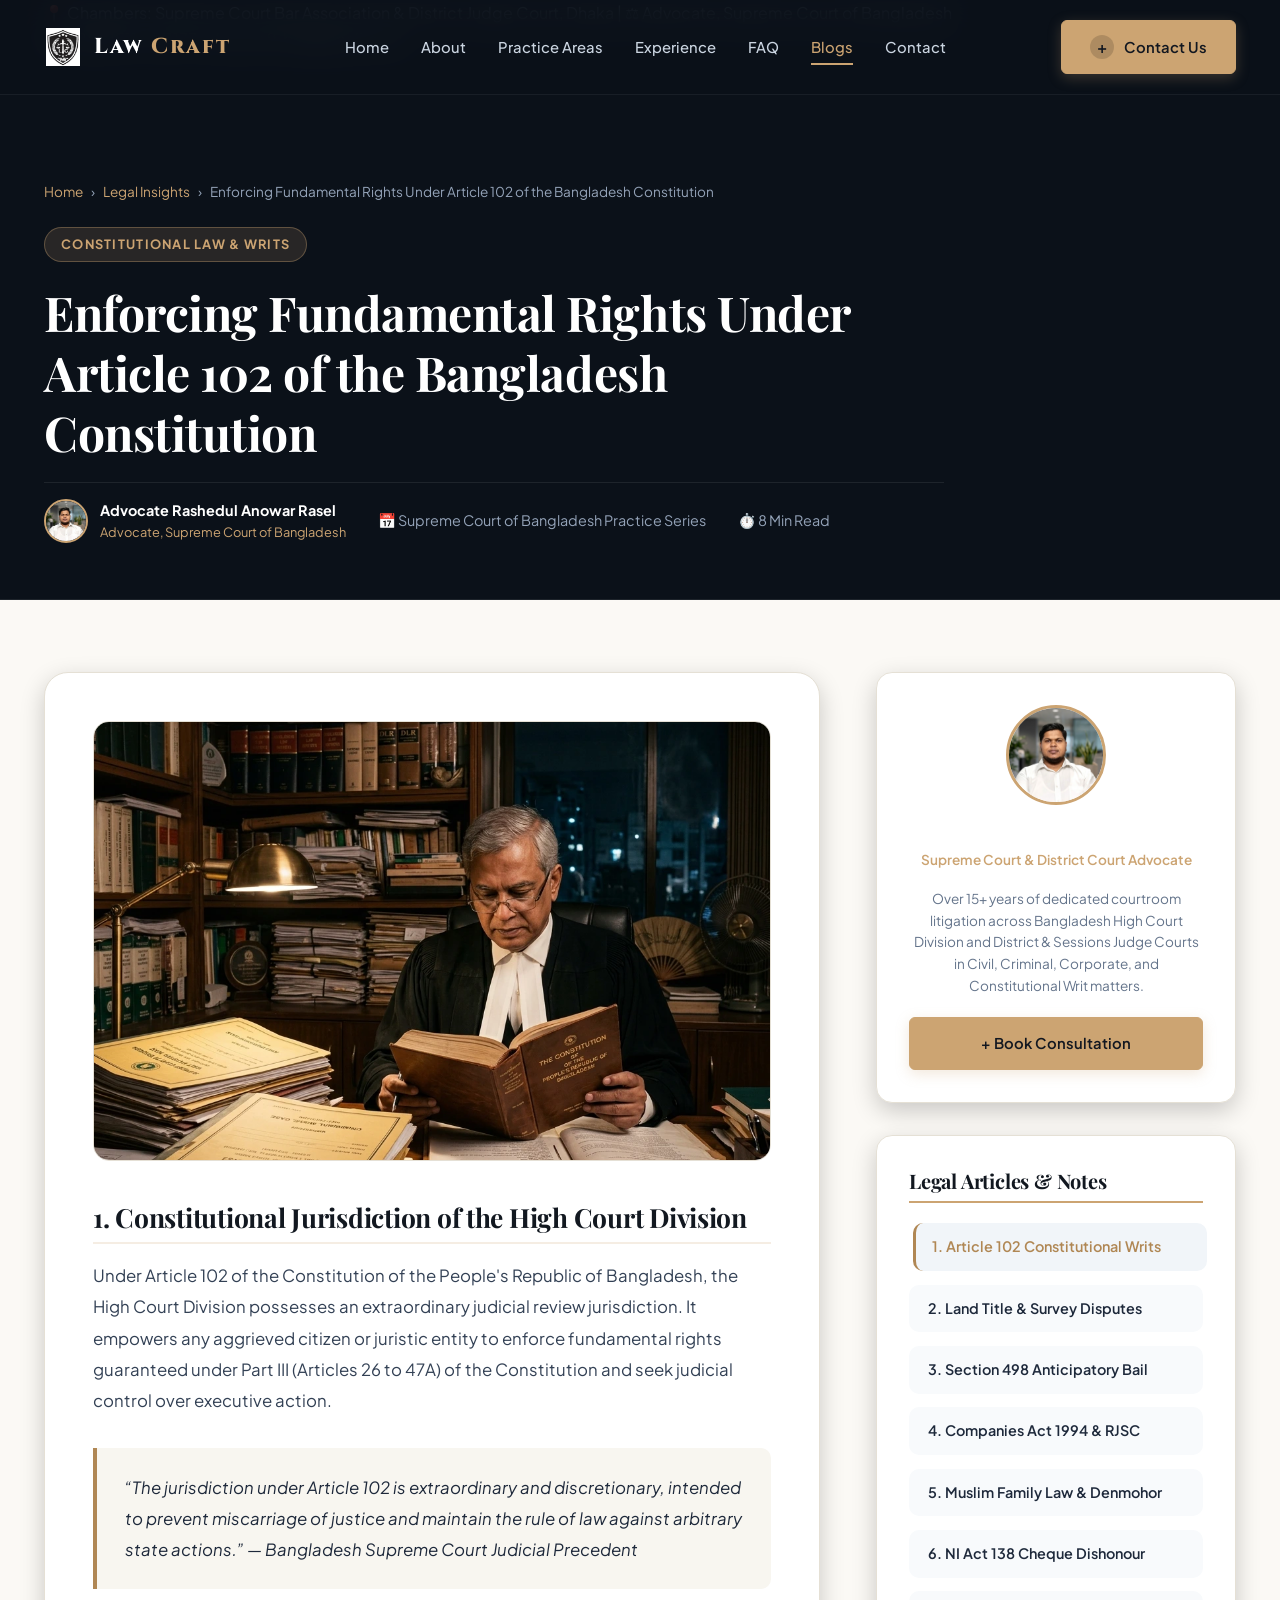
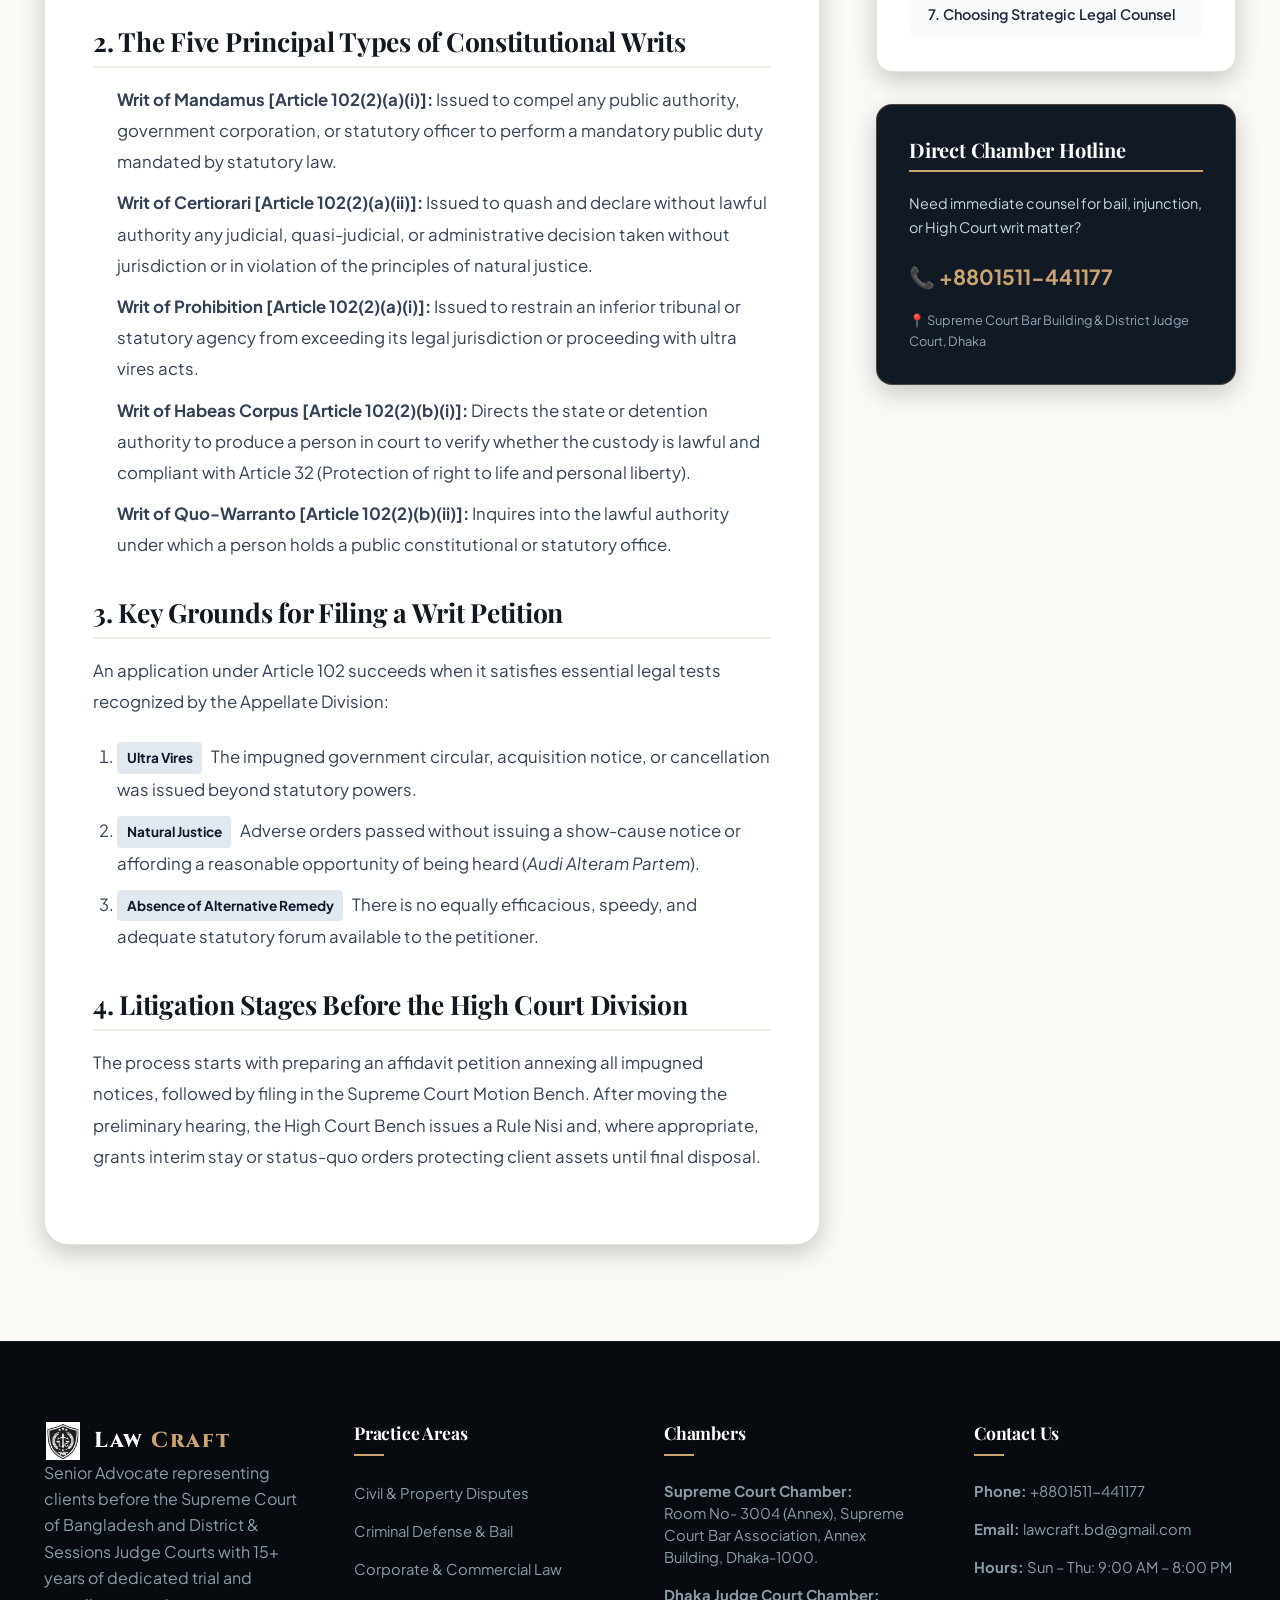
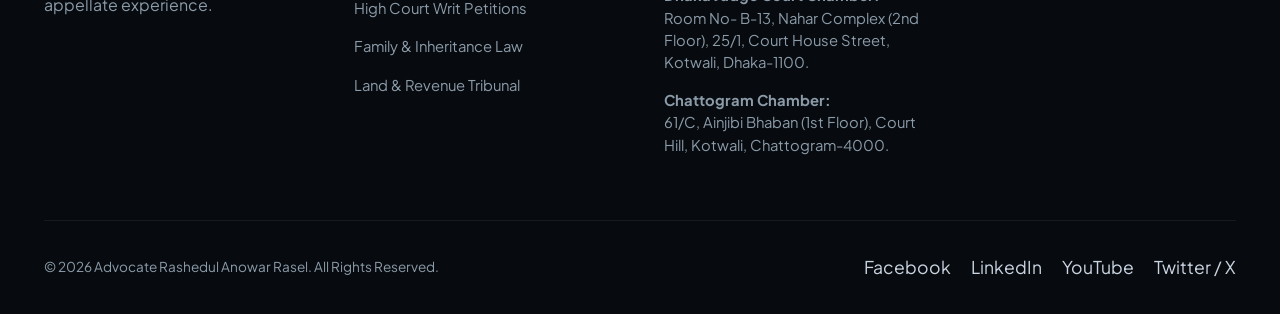
==== commit 1075056f: "remove pricing section and nav links" ====
--- a/blog-details.html
+++ b/blog-details.html
@@ -5,17 +5,21 @@
   <meta name="viewport" content="width=device-width, initial-scale=1.0">
   <title>Law Craft | Legal Insights & Case Analyses - Advocate Rashedul Anowar Rasel</title>
   
-  <!-- SEO Meta Tags -->
-  <meta name="description" content="Law Craft - Read authoritative Bangladesh legal analyses by Advocate Rashedul Anowar Rasel (অ্যাডভোকেট রাশেদুল আনোয়ার রাসেল), Supreme Court of Bangladesh. Specializing in Constitutional Writs, Land Disputes, Anticipatory Bail, and Corporate Law.">
-  <meta name="keywords" content="Law Craft, Advocate Rashedul Anowar Rasel, অ্যাডভোকেট রাশেদুল আনোয়ার রাসেল, Supreme Court Lawyer in Bangladesh, Best Lawyer for Land Dispute BD, Criminal Defense Advocate Bangladesh, Bangladesh Supreme Court Articles, Article 102 Writ Petitions, Land Title Suits Bangladesh, Anticipatory Bail CrPC Bangladesh, NI Act 138 Dishonour of Cheque">
+  <!-- SEO & Global Targeting Meta Tags -->
+  <meta name="description" content="Law Craft - Read authoritative Bangladesh legal analyses by Advocate Rashedul Anowar Rasel (অ্যাডভোকেট রাশেদুল আনোয়ার রাসেল), Supreme Court of Bangladesh. Specializing in Constitutional Writs, Land Disputes, Anticipatory Bail, Corporate Law, and NRB Legal Advisory.">
+  <meta name="keywords" content="Law Craft, Advocate Rashedul Anowar Rasel, অ্যাডভোকেট রাশেদুল আনোয়ার রাসেল, Supreme Court Lawyer in Bangladesh, Best Lawyer in Bangladesh, Best Lawyer in Chattogram, NRB Legal Services Bangladesh, Power of Attorney Lawyer Bangladesh, Best Legal Services in Bangladesh, High Court Writ Petitions Article 102, Land Title Suits Bangladesh, Anticipatory Bail CrPC Bangladesh, NI Act 138 Dishonour of Cheque, Bangladesh Law Analysis, চট্টগ্রাম আইনজীবী, প্রবাসী বাংলাদেশীদের আইনি সহায়তা">
   <meta name="author" content="Advocate Rashedul Anowar Rasel">
   <meta name="robots" content="index, follow, max-image-preview:large, max-snippet:-1, max-video-preview:-1">
+  <meta name="coverage" content="Worldwide">
+  <meta name="distribution" content="Global">
+  <meta name="target" content="all">
+  <meta name="rating" content="General">
   <link rel="canonical" href="https://lawcraftbd.com/blog-details.html">
 
-  <!-- Local SEO Geo Meta Tags for Dhaka, Bangladesh -->
-  <meta name="geo.region" content="BD-13">
-  <meta name="geo.placename" content="Dhaka, Bangladesh">
-  <meta name="geo.position" content="23.7290;90.4042">
+  <!-- Local & Global SEO Geo Meta Tags for Bangladesh (Dhaka & Chattogram) & Worldwide -->
+  <meta name="geo.region" content="BD-13, BD-10">
+  <meta name="geo.placename" content="Dhaka, Chattogram, Bangladesh">
+  <meta name="geo.position" content="23.7290;90.4042; 22.3569;91.7832">
   <meta name="ICBM" content="23.7290, 90.4042">
 
   <!-- Open Graph / Facebook Meta Tags -->
@@ -409,7 +413,6 @@
         <a href="index.html#practice" class="nav-link">Practice Areas</a>
         <a href="index.html#experience" class="nav-link">Experience</a>
         <a href="index.html#faq" class="nav-link">FAQ</a>
-        <a href="index.html#pricing" class="nav-link">Pricing</a>
         <a href="index.html#blogs" class="nav-link active">Blogs</a>
         <a href="index.html#contact" class="nav-link">Contact</a>
         <div class="nav-mobile-cta">
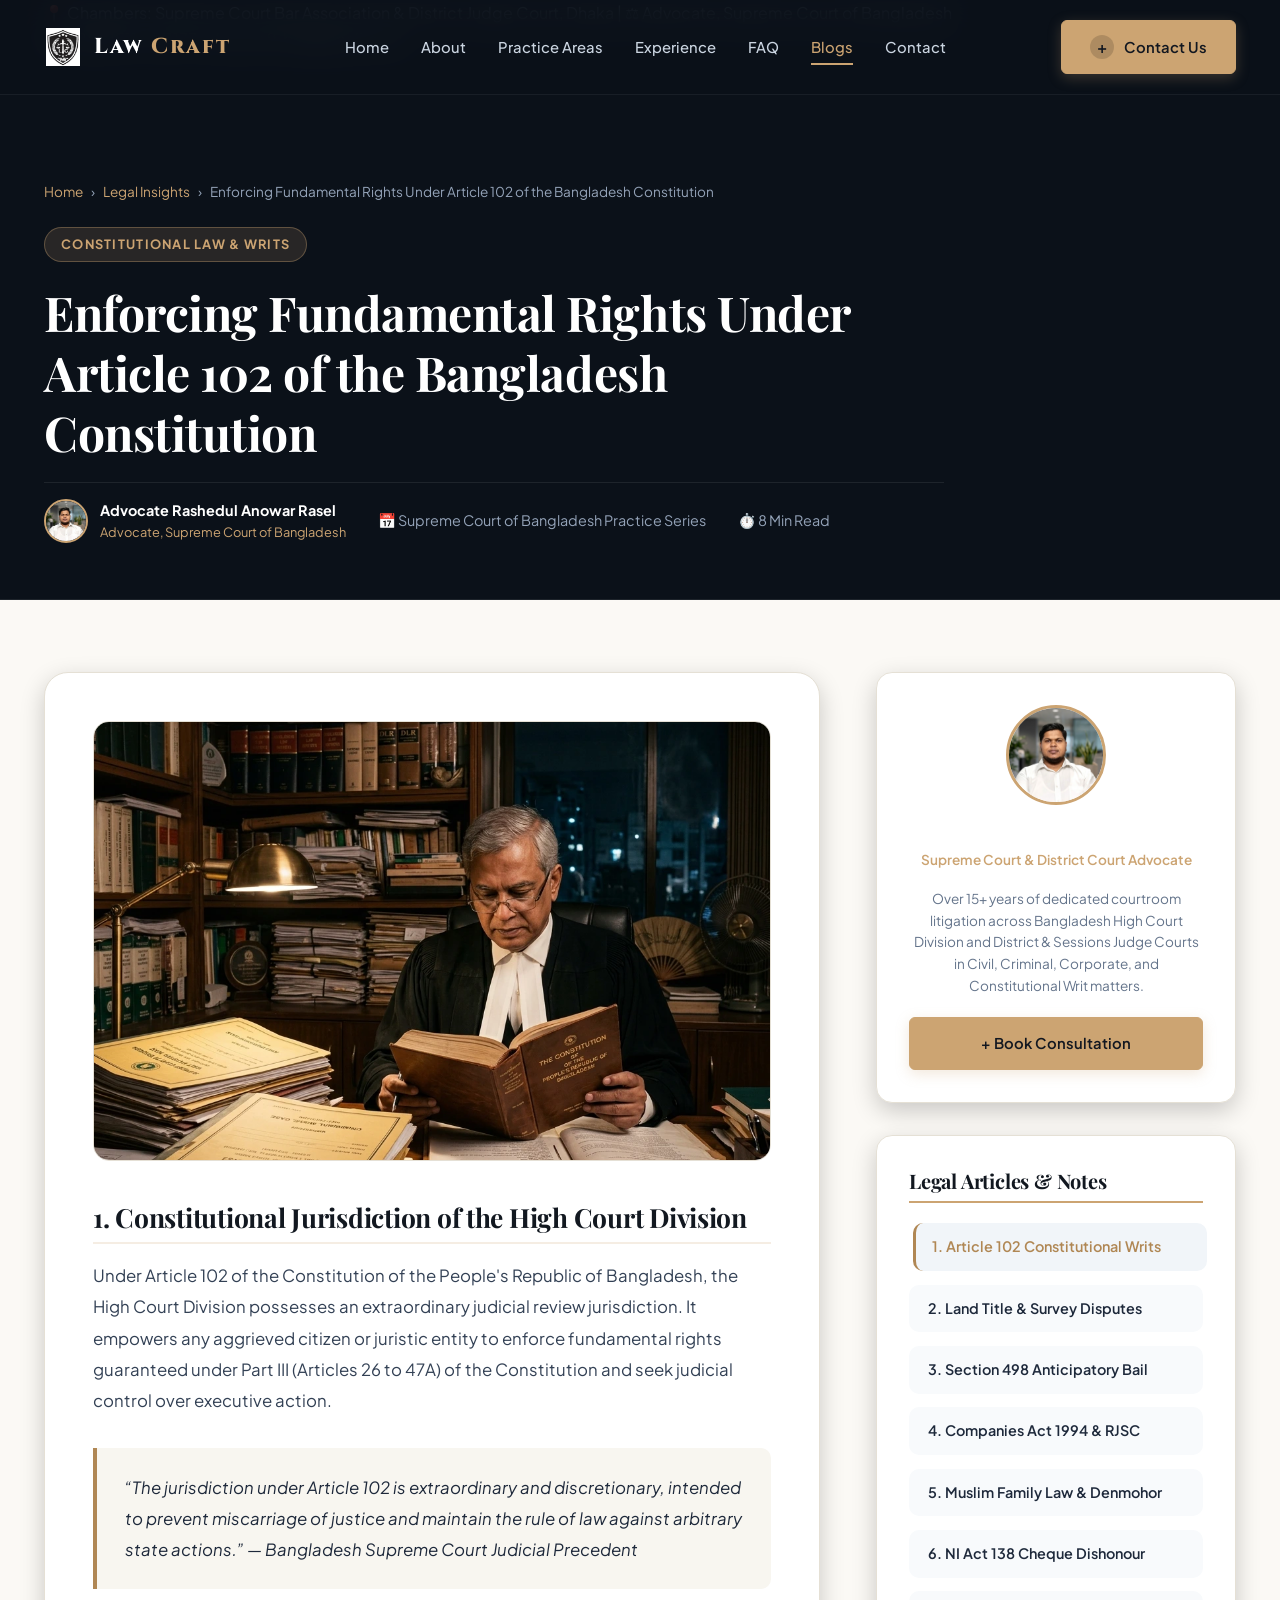
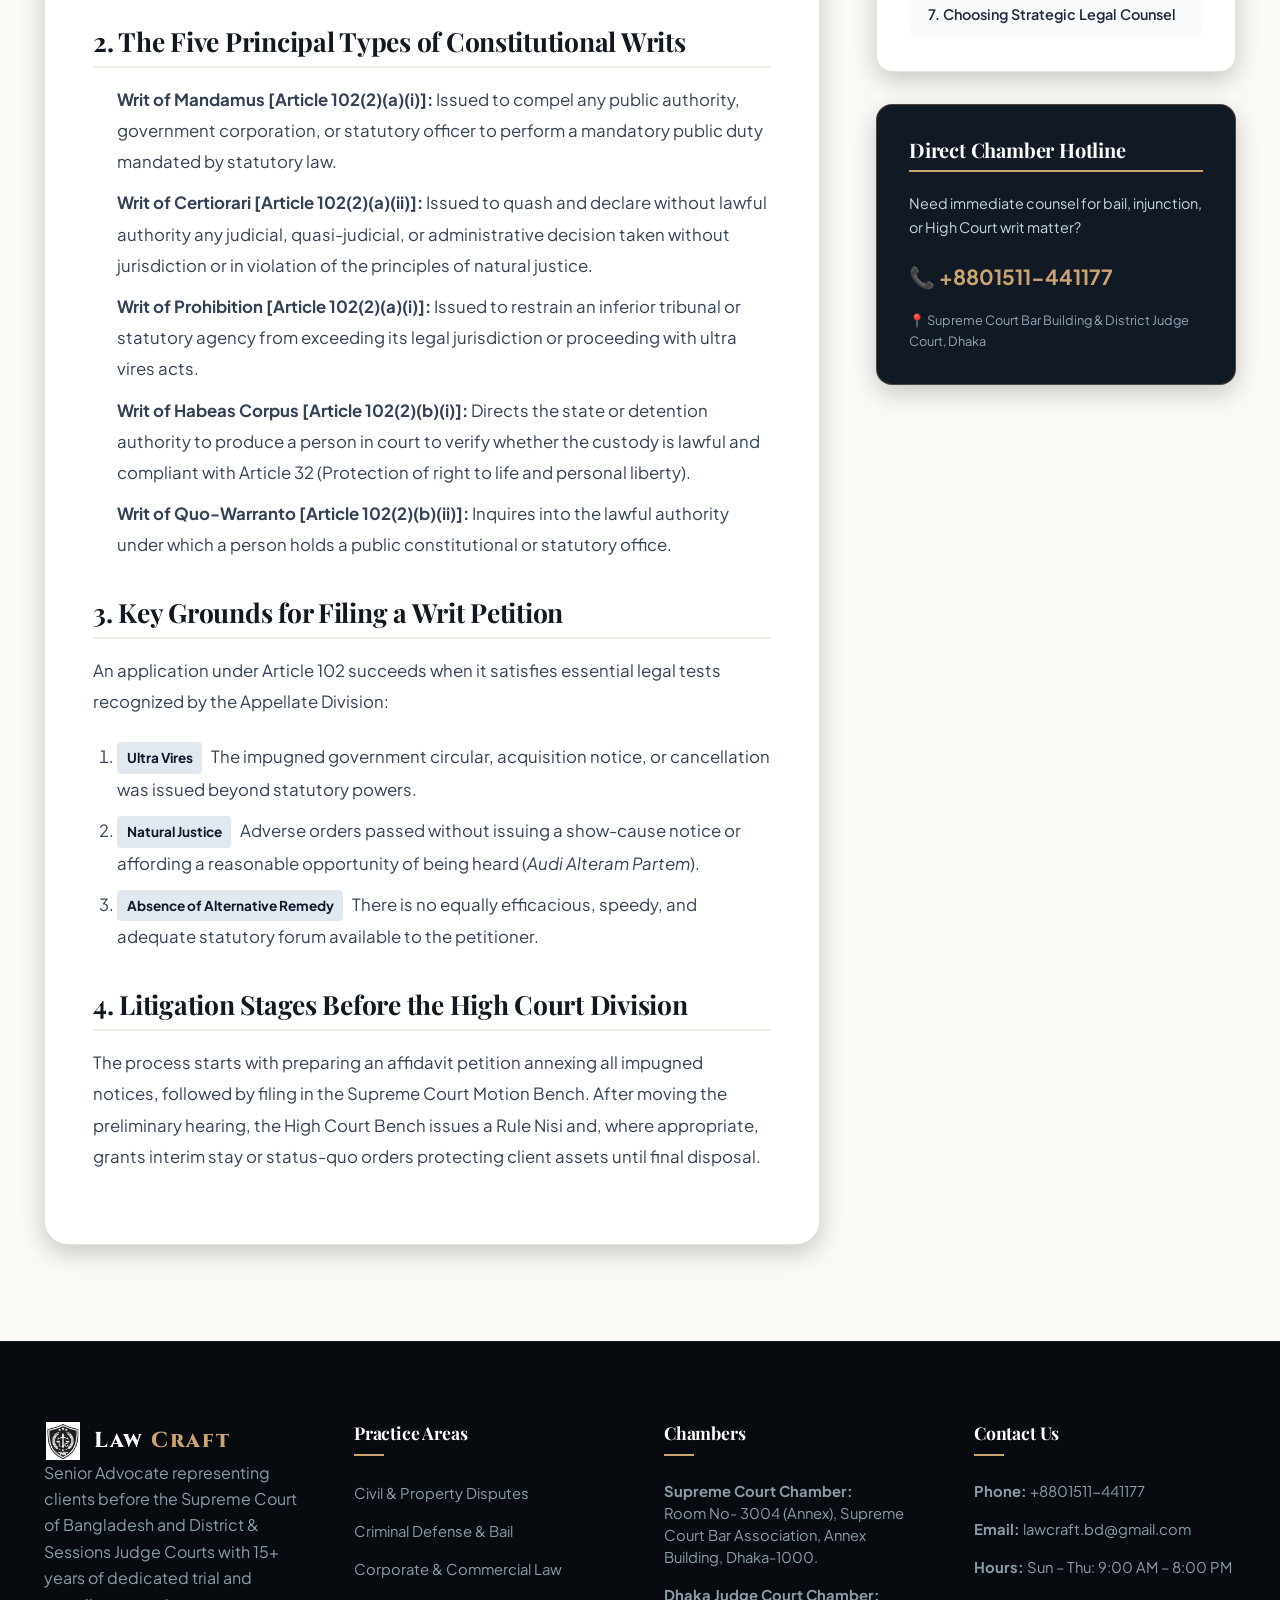
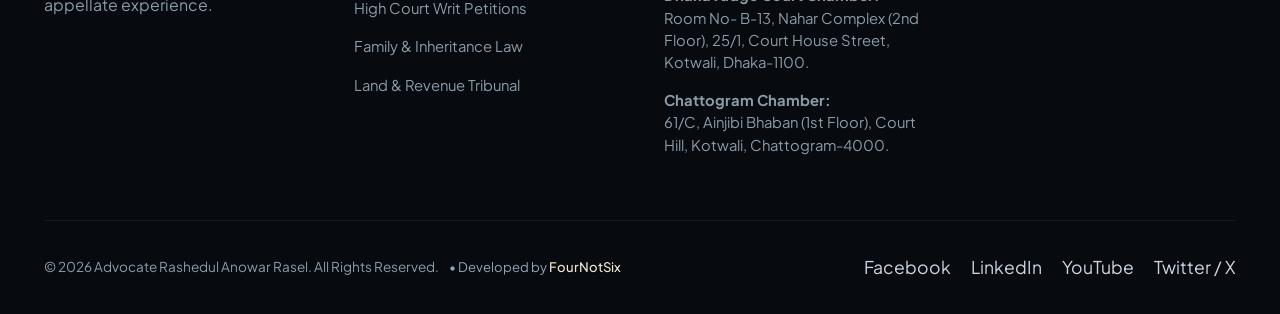
==== commit 843b65db: "add developer by fournotsix" ====
--- a/blog-details.html
+++ b/blog-details.html
@@ -578,7 +578,7 @@
 
       <div class="footer-bottom">
         <div>
-          © 2026 Advocate Rashedul Anowar Rasel. All Rights Reserved.
+          © 2026 Advocate Rashedul Anowar Rasel. All Rights Reserved. <span class="developer-credit">• Developed by <a href="https://www.fournotsix.com/" target="_blank" rel="noopener noreferrer">FourNotSix</a></span>
         </div>
         <div class="footer-social-links">
           <a href="https://www.facebook.com/p/Advocate-Rashedul-Anowar-Rasel-%E0%A6%85%E0%A7%8D%E0%A6%AF%E0%A6%BE%E0%A6%A1%E0%A6%AD%E0%A7%8B%E0%A6%95%E0%A7%87%E0%A6%9F-%E0%A6%B0%E0%A6%BE%E0%A6%B8%E0%A7%87%E0%A6%A6%E0%A7%81%E0%A6%B2-%E0%A6%86%E0%A6%A8%E0%A7%8B%E0%A7%9F%E0%A6%BE%E0%A6%B0-%E0%A6%B0%E0%A6%BE%E0%A6%B8%E0%A7%87%E0%A6%B2-100063455554201/" target="_blank" rel="noopener noreferrer" aria-label="Facebook">Facebook</a>
--- a/css/styles.css
+++ b/css/styles.css
@@ -2356,6 +2356,25 @@
   padding-top: 2rem;
   border-top: 1px solid rgba(255, 255, 255, 0.06);
   font-size: 0.85rem;
+}
+
+.developer-credit {
+  display: inline-block;
+  margin-left: 0.5rem;
+  font-size: 0.82rem;
+  color: #94a3b8;
+}
+
+.developer-credit a {
+  color: var(--gold-light, #cca472);
+  text-decoration: none;
+  font-weight: 500;
+  transition: color var(--transition-fast);
+}
+
+.developer-credit a:hover {
+  color: #ffffff;
+  text-decoration: underline;
 }
 
 .footer-social-links {
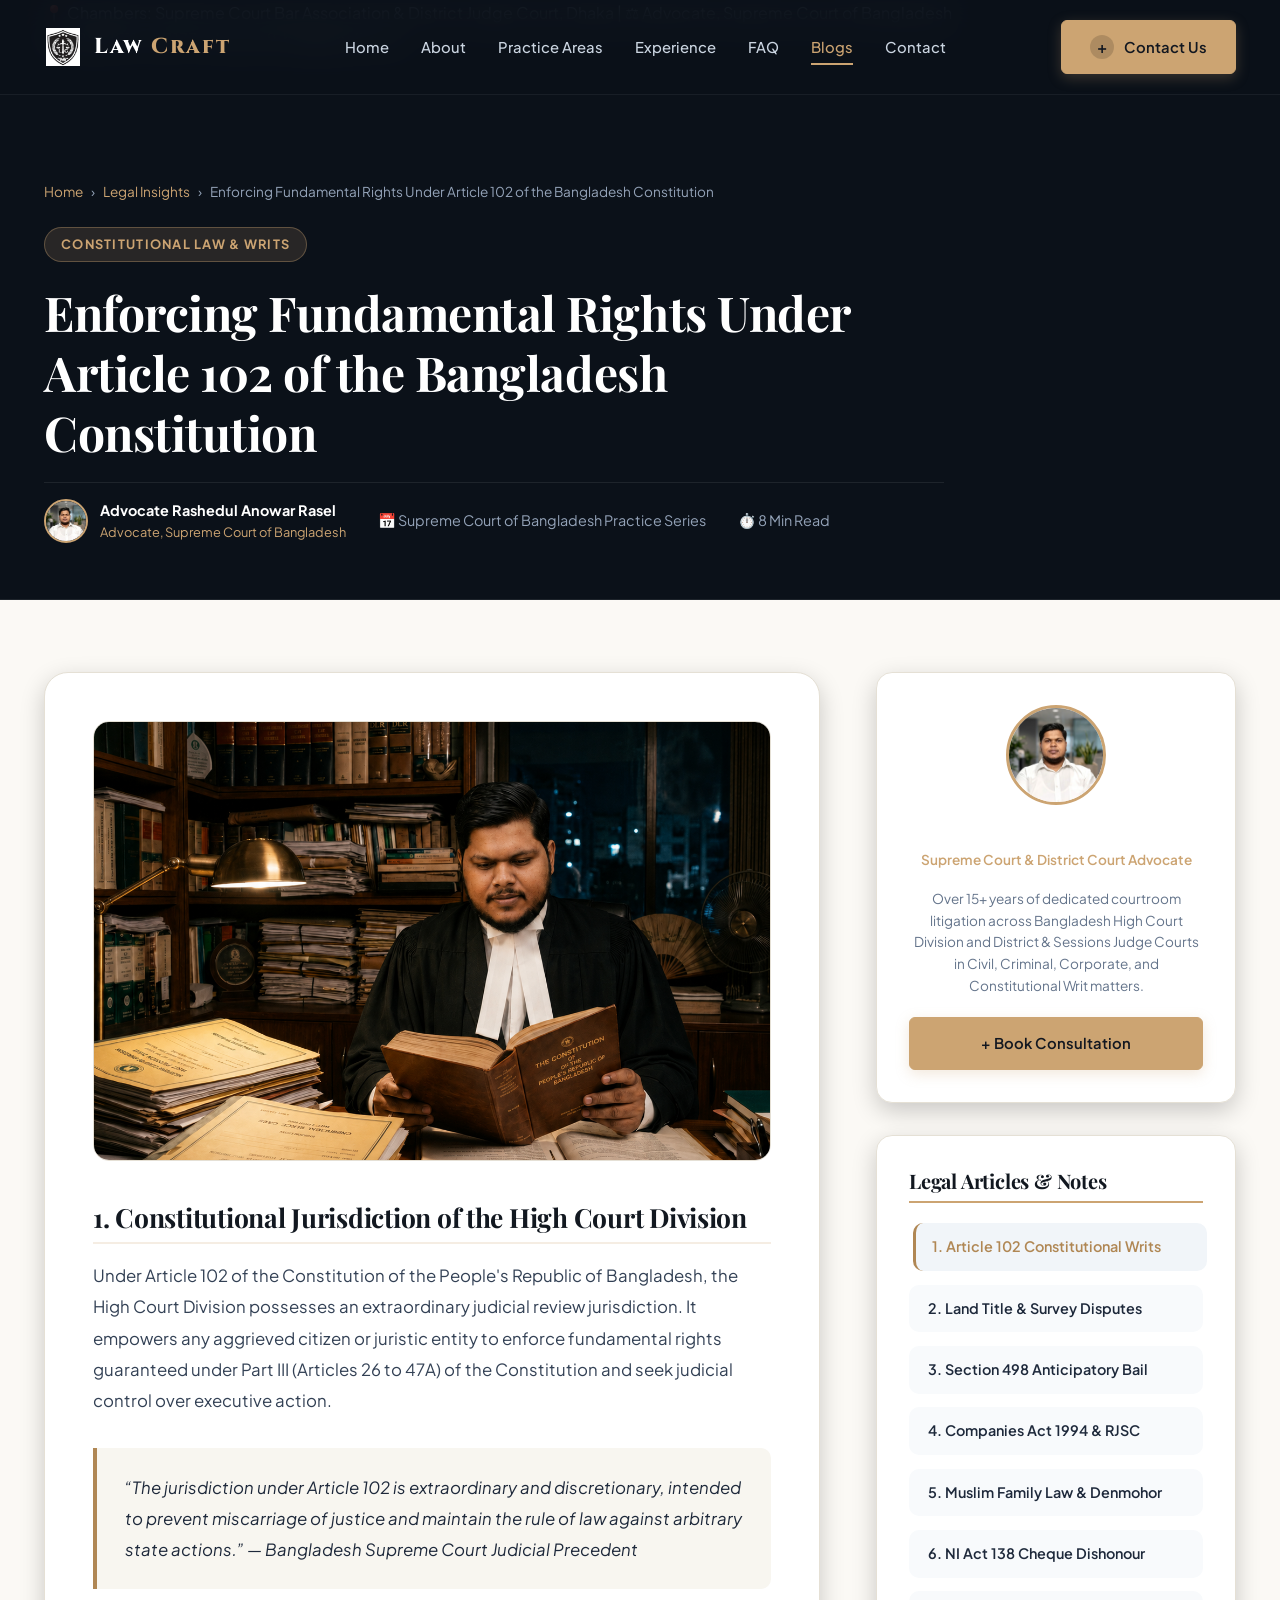
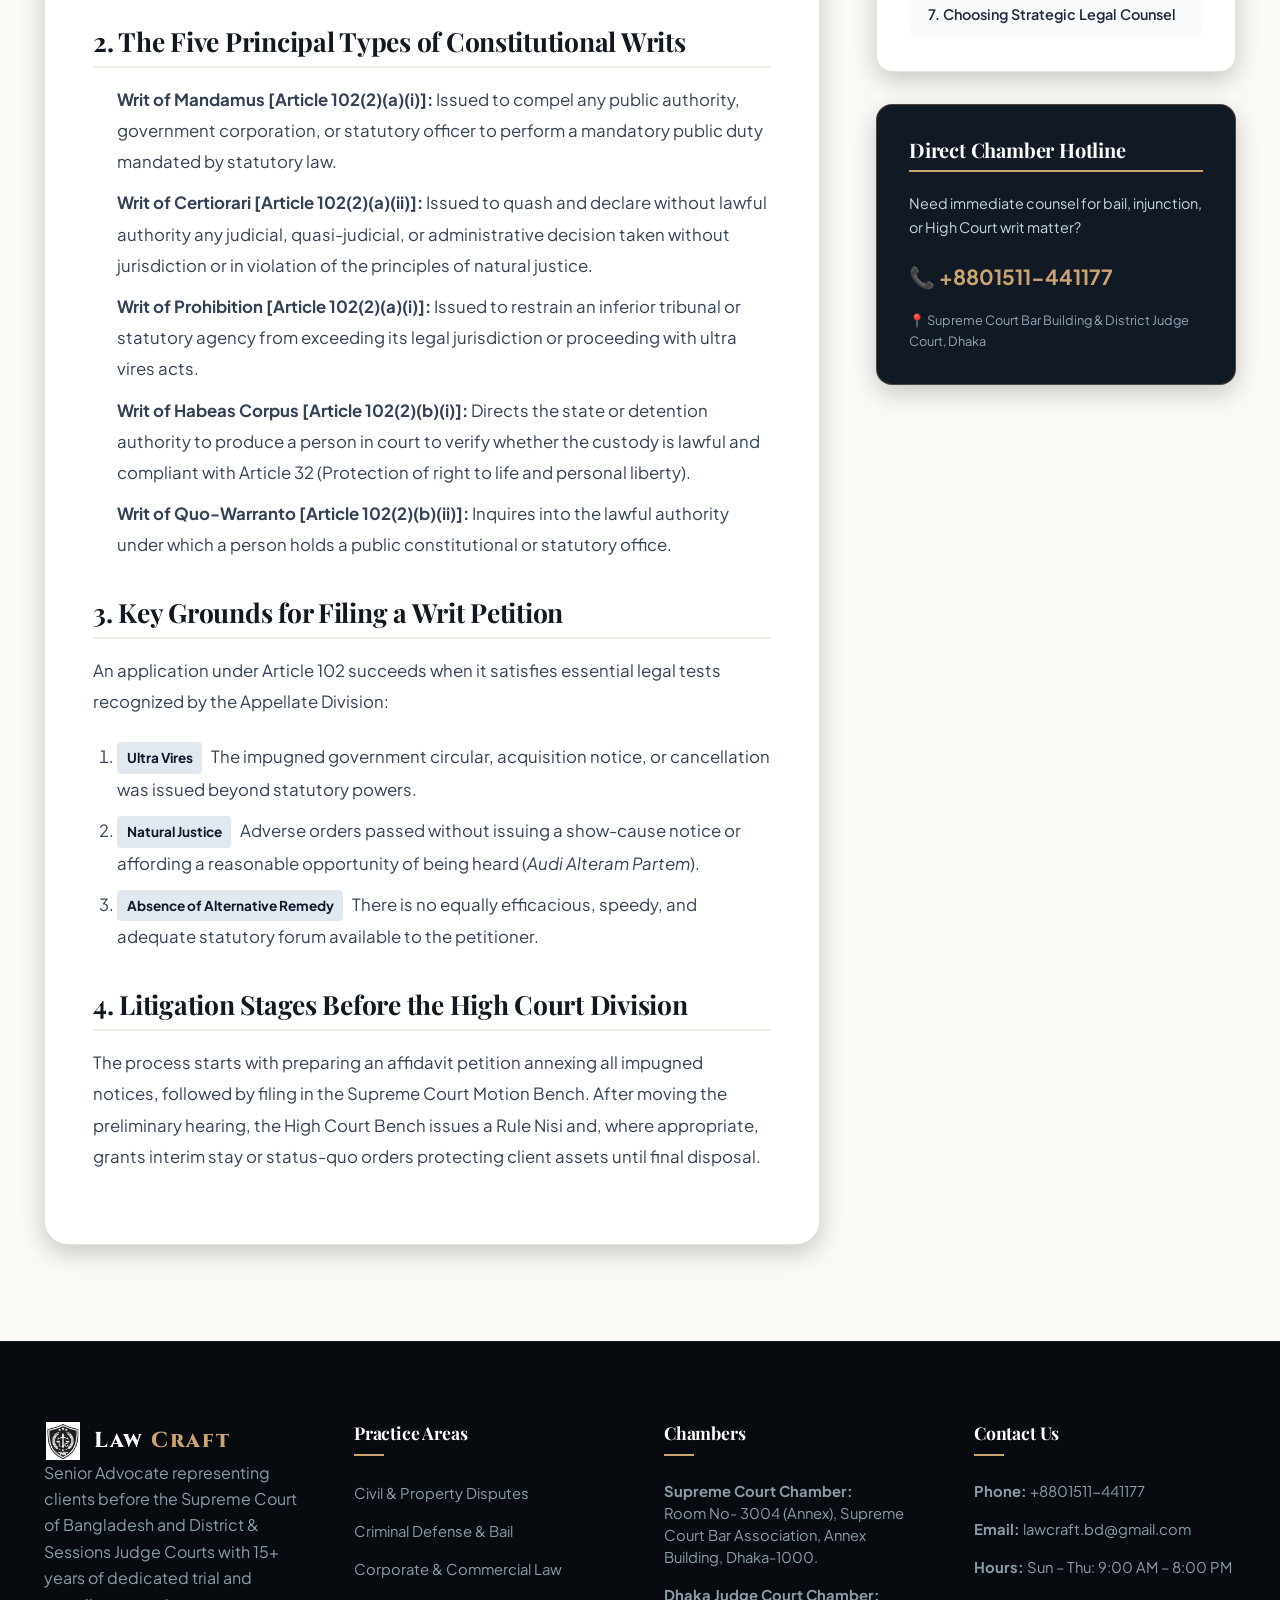
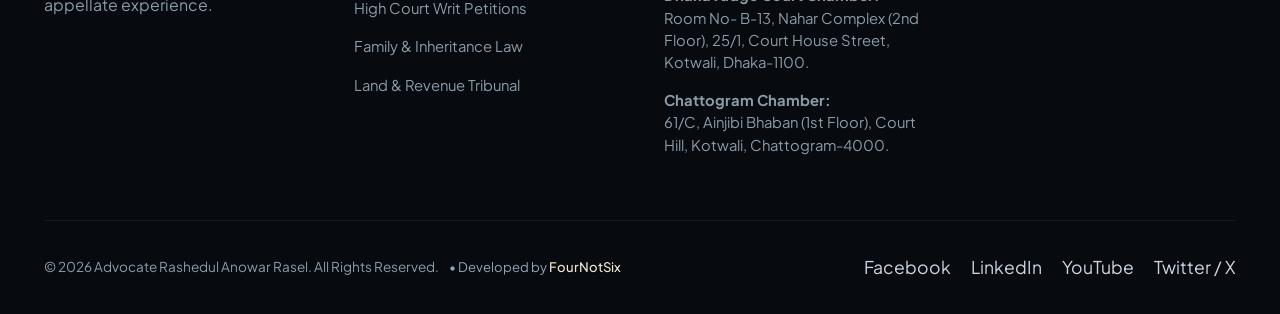
==== commit 75d21628: "updated image of web which real image" ====
--- a/blog-details.html
+++ b/blog-details.html
@@ -474,7 +474,7 @@
       <!-- Article Content Card -->
       <article class="article-content-card">
         <div class="article-featured-image">
-          <img id="artImage" src="assets/images/blog-main.webp" alt="Article Featured Image">
+          <img id="artImage" src="assets/images/image/27.png" alt="Article Featured Image">
         </div>
 
         <div class="article-body-text" id="artBody">
@@ -618,7 +618,7 @@
         title: "Enforcing Fundamental Rights Under Article 102 of the Bangladesh Constitution",
         date: "Supreme Court of Bangladesh Practice Series",
         readTime: "8 Min Read",
-        image: "assets/images/blog-main.webp",
+        image: "assets/images/image/27.png",
         body: `
           <h2>1. Constitutional Jurisdiction of the High Court Division</h2>
           <p>
@@ -709,7 +709,7 @@
         title: "Principles of Anticipatory Bail & Section 561A Quashment under CrPC 1898",
         date: "High Court & Sessions Court Defense Series",
         readTime: "8 Min Read",
-        image: "assets/images/blog-3.webp",
+        image: "assets/images/image/24.png",
         body: `
           <h2>1. Constitutional Right to Liberty & Anticipatory Bail (Section 498 CrPC)</h2>
           <p>
@@ -738,7 +738,7 @@
         title: "Corporate Governance & Shareholder Disputes Under Companies Act 1994",
         date: "Corporate Advisory Series",
         readTime: "6 Min Read",
-        image: "assets/images/blog-4.webp",
+        image: "assets/images/image/23.png",
         body: `
           <h2>1. Statutory Compliance with RJSC in Bangladesh</h2>
           <p>
@@ -761,7 +761,7 @@
         title: "Muslim Family Law: Dower (Denmohor), Maintenance, & Child Custody in Bangladesh",
         date: "Family Court Advisory Notes",
         readTime: "6 Min Read",
-        image: "assets/images/blog-5.webp",
+        image: "assets/images/image/25.png",
         body: `
           <h2>1. Enforcement of Prompt & Deferred Dower (Denmohor)</h2>
           <p>
@@ -799,7 +799,7 @@
         title: "How Companies & Litigants Choose Strategic Legal Counsel in Bangladesh",
         date: "Advocate Commentary Series",
         readTime: "5 Min Read",
-        image: "assets/images/blog-1.webp",
+        image: "assets/images/image/26.png",
         body: `
           <h2>1. Dual-Jurisdiction Competence (Supreme Court & District Court)</h2>
           <p>
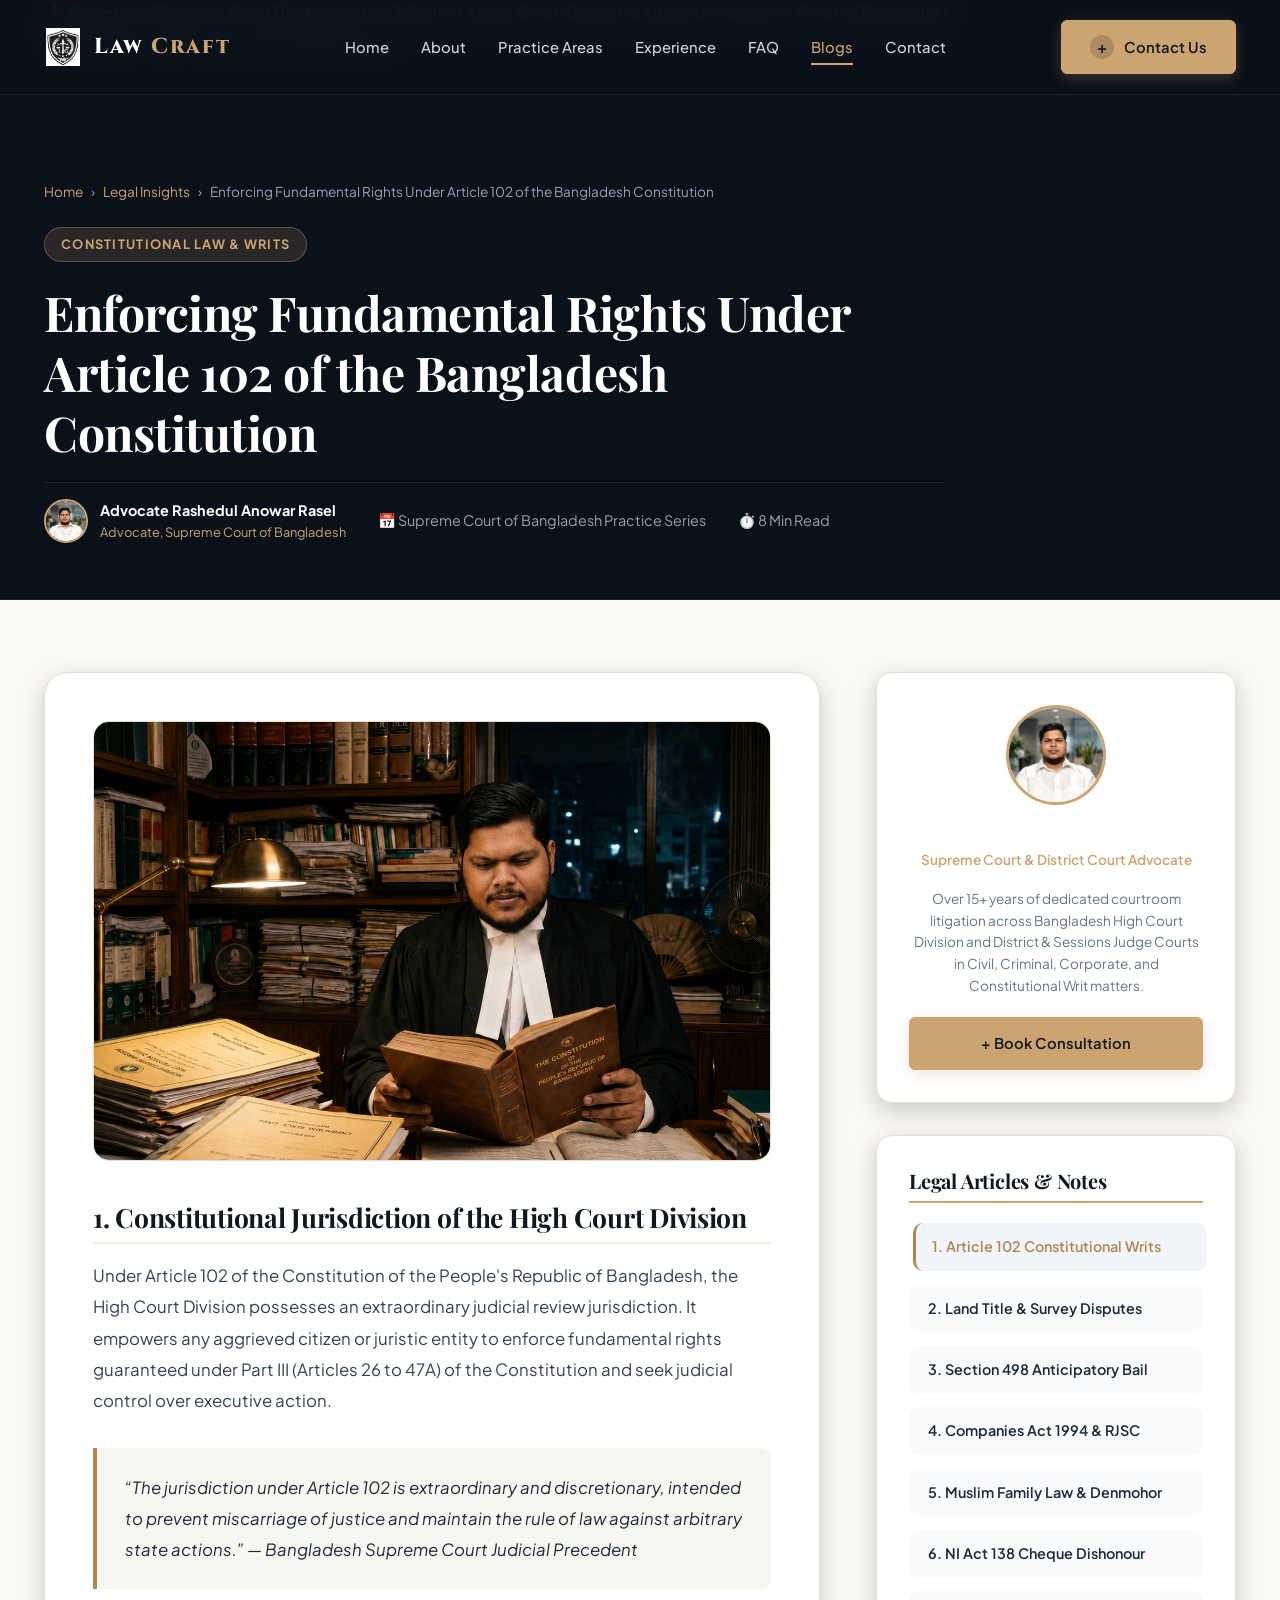
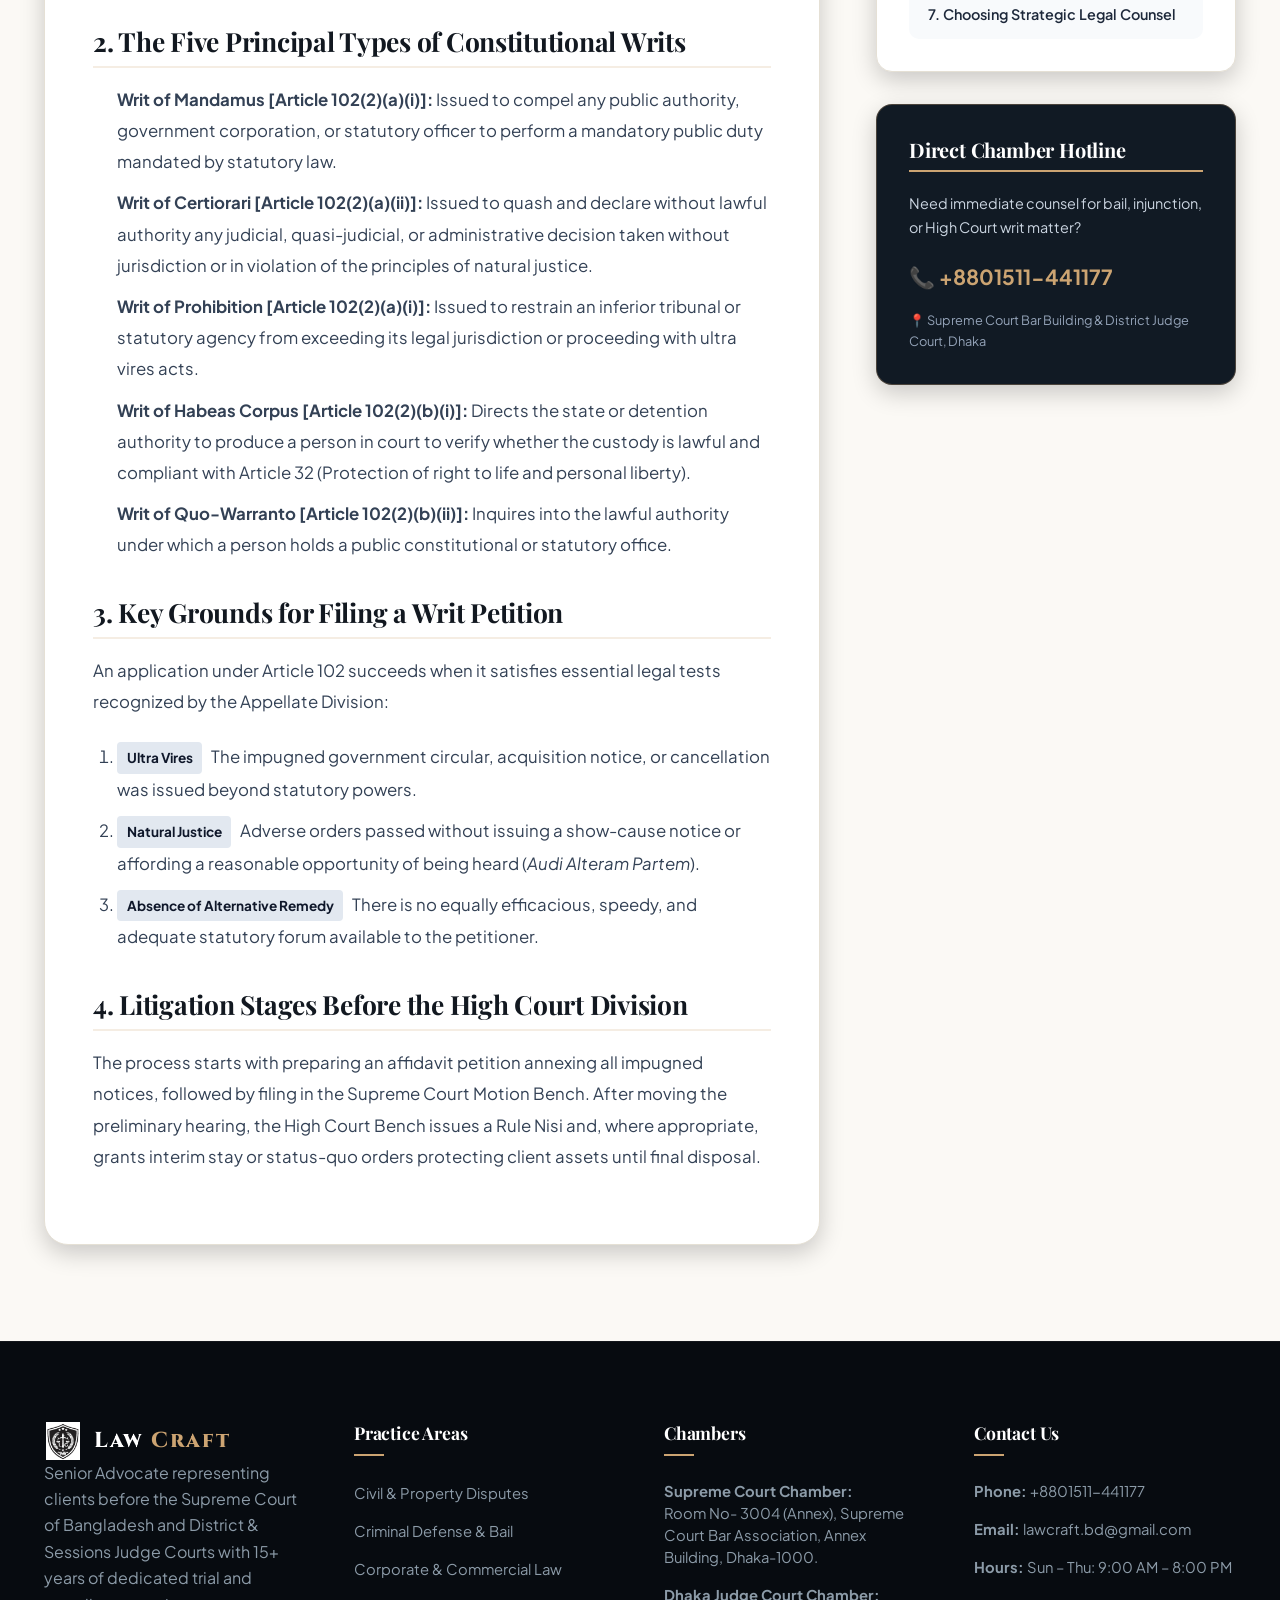
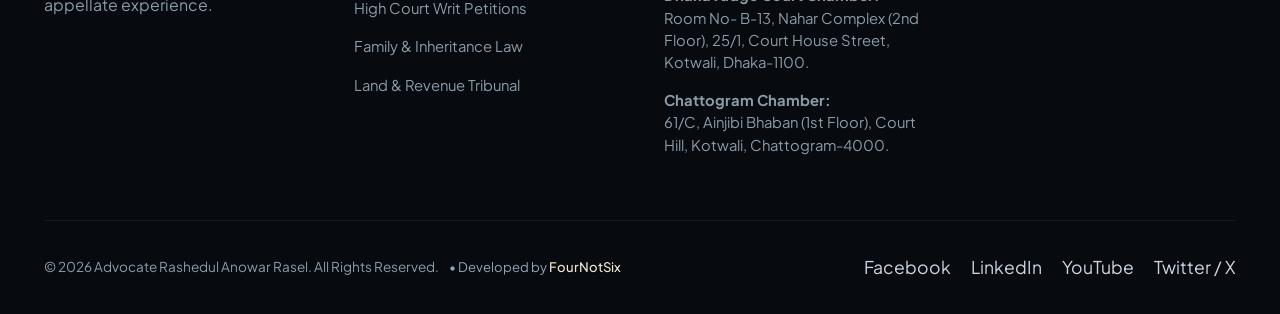
==== commit 37755fd8: "update responsive ness" ====
--- a/blog-details.html
+++ b/blog-details.html
@@ -371,9 +371,56 @@
     @media (max-width: 1024px) {
       .article-layout-grid {
         grid-template-columns: 1fr;
+        gap: 2.5rem;
       }
       .article-sidebar {
         position: static;
+      }
+    }
+
+    @media (max-width: 768px) {
+      .blog-details-hero {
+        padding: 5.5rem 0 2rem;
+      }
+      .article-layout-section {
+        padding: 2.5rem 0 4rem;
+      }
+      .article-content-card {
+        padding: 1.5rem 1.15rem;
+        border-radius: var(--radius-lg);
+      }
+      .article-featured-image {
+        height: 220px;
+        margin-bottom: 1.5rem;
+        border-radius: var(--radius-md);
+      }
+      .article-body-text {
+        font-size: 0.95rem;
+        line-height: 1.75;
+      }
+      .article-body-text h2 {
+        font-size: 1.35rem;
+        margin: 1.75rem 0 0.85rem;
+      }
+      .article-body-text h3 {
+        font-size: 1.15rem;
+      }
+      .legal-callout-box {
+        padding: 1rem 1.15rem;
+        margin: 1.5rem 0;
+        font-size: 0.875rem;
+      }
+      .sidebar-widget {
+        padding: 1.5rem 1.15rem;
+      }
+    }
+
+    @media (max-width: 480px) {
+      .article-content-card {
+        padding: 1.25rem 0.95rem;
+      }
+      .article-main-title {
+        font-size: 1.5rem;
       }
     }
   </style>
--- a/css/styles.css
+++ b/css/styles.css
@@ -79,6 +79,9 @@
   font-size: 16px;
   -webkit-font-smoothing: antialiased;
   -moz-osx-font-smoothing: grayscale;
+  overflow-x: hidden;
+  width: 100%;
+  max-width: 100%;
 }
 
 body {
@@ -87,6 +90,9 @@
   color: var(--text-light-muted);
   line-height: 1.65;
   overflow-x: hidden;
+  width: 100%;
+  max-width: 100%;
+  position: relative;
 }
 
 body.lang-bn {
@@ -104,6 +110,13 @@
   line-height: 1.25;
   font-weight: 700;
   letter-spacing: -0.01em;
+  overflow-wrap: break-word;
+  word-wrap: break-word;
+}
+
+p, span, a, li, blockquote {
+  overflow-wrap: break-word;
+  word-wrap: break-word;
 }
 
 h1 {
@@ -1626,16 +1639,20 @@
 .faq-answer {
   max-height: 0;
   overflow: hidden;
-  transition: max-height var(--transition-normal), padding var(--transition-normal);
   padding: 0 1.5rem;
   color: #556272;
   font-size: 0.95rem;
   line-height: 1.7;
+  transition: all 0.35s cubic-bezier(0.25, 1, 0.5, 1);
+  visibility: hidden;
+  opacity: 0;
 }
 
 .faq-item.active .faq-answer {
-  max-height: 250px;
+  max-height: 500px;
   padding: 0 1.5rem 1.5rem;
+  visibility: visible;
+  opacity: 1;
 }
 
 .faq-bottom-banner {
@@ -2022,13 +2039,17 @@
   overflow: hidden;
   box-shadow: var(--shadow-lg);
   border: 1px solid rgba(255, 255, 255, 0.1);
+  max-width: 500px;
+  width: 100%;
+  margin: 0 auto;
 }
 
 .consult-portrait-box img {
   width: 100%;
-  height: 540px;
+  height: auto;
+  aspect-ratio: 1 / 1;
   object-fit: cover;
-  object-position: top center;
+  object-position: center;
   display: block;
 }
 
@@ -2491,12 +2512,16 @@
 }
 
 /* ==========================================================================
-   Responsive Breakpoints
+   Responsive Breakpoints & Mobile Optimization
    ========================================================================== */
 
 @media (max-width: 1024px) {
+  .container {
+    padding-left: 1.5rem;
+    padding-right: 1.5rem;
+  }
+
   .brand-logo {
-    white-space: nowrap;
     font-size: 1.15rem;
     gap: 0.5rem;
   }
@@ -2521,6 +2546,7 @@
     border: 1px solid rgba(255, 255, 255, 0.12);
     color: var(--gold-primary);
     font-size: 1.35rem;
+    cursor: pointer;
   }
 
   .nav-menu {
@@ -2559,109 +2585,305 @@
     border-top: 1px solid rgba(255, 255, 255, 0.08);
   }
 
+  /* Hero Section */
   .hero-grid {
     grid-template-columns: 1fr;
-    gap: 3rem;
-    text-align: center;
+    gap: 2.5rem;
+  }
+
+  .hero-content {
+    max-width: 100%;
+    width: 100%;
   }
 
   .hero-description {
-    margin-left: auto;
-    margin-right: auto;
-  }
-
-  .hero-cta-group {
-    justify-content: center;
+    margin-left: 0;
+    margin-right: 0;
+    max-width: 100%;
   }
 
   .hero-arrow-pointer {
-    display: none;
-  }
-
+    display: none !important;
+  }
+
+  /* About Section */
   .about-grid {
     grid-template-columns: 1fr;
-    gap: 3rem;
-  }
-
-  /* Practice Areas Mobile/Tablet Accordion */
+    gap: 2.5rem;
+  }
+
+  .about-content {
+    padding-left: 0;
+    padding-right: 0;
+    width: 100%;
+    min-width: 0;
+  }
+
+  .about-image-card {
+    max-width: 100%;
+    width: 100%;
+  }
+
+  .about-image-card img {
+    height: auto;
+    max-height: 400px;
+    width: 100%;
+    object-fit: cover;
+  }
+
+  /* SCBA Accreditation Section */
+  .scba-grid {
+    grid-template-columns: 1fr;
+    gap: 2.5rem;
+    width: 100%;
+    min-width: 0;
+  }
+
+  .scba-proof-card {
+    width: 100%;
+    min-width: 0;
+  }
+
+  .scba-chambers-column {
+    width: 100%;
+    min-width: 0;
+  }
+
+  /* Practice Areas Accordion */
+  .practice-top-bar {
+    flex-direction: column;
+    align-items: flex-start;
+    gap: 1.25rem;
+    margin-bottom: 2.5rem;
+  }
+
   .practice-flip-track {
-    flex-direction: column;
-    height: auto;
-    min-height: auto;
-    gap: 0.85rem;
+    display: flex !important;
+    flex-direction: column !important;
+    height: auto !important;
+    min-height: auto !important;
+    gap: 0.75rem !important;
+    width: 100% !important;
   }
 
   .practice-item {
-    height: auto;
-    min-height: auto;
-  }
-
+    width: 100% !important;
+    min-width: 0 !important;
+    max-width: 100% !important;
+    height: auto !important;
+    min-height: auto !important;
+    position: relative !important;
+    border-radius: var(--radius-md) !important;
+    transition: all 0.35s ease !important;
+  }
+
+  /* 1. Unselected / Collapsed State (Compact Accordion Bar) */
   .practice-item.is-collapsed {
-    flex: none;
-    width: 100%;
-    max-width: 100%;
-    min-height: 60px;
-    height: auto;
-    padding: 1.15rem 1.5rem;
-    display: flex;
-    align-items: center;
-  }
-
-  .practice-item .item-collapsed-view {
-    position: static;
-    width: 100%;
-    height: auto;
-    flex-direction: row;
-    align-items: center;
-    justify-content: space-between;
-    padding: 0;
-  }
-
-  .collapsed-bottom {
-    flex-direction: row;
-    align-items: center;
-    gap: 1rem;
-    margin-top: 0;
-  }
-
-  .collapsed-title {
-    writing-mode: horizontal-tb;
-    transform: none;
-    font-size: 1.05rem;
-  }
-
+    display: block !important;
+    flex: none !important;
+    width: 100% !important;
+    min-width: 0 !important;
+    max-width: 100% !important;
+    height: auto !important;
+    min-height: 52px !important;
+    padding: 0.85rem 1.25rem !important;
+    background: #141d29 !important;
+    border: 1px solid rgba(255, 255, 255, 0.08) !important;
+    cursor: pointer !important;
+    box-sizing: border-box !important;
+  }
+
+  .practice-item.is-collapsed:hover {
+    background: #1a2738 !important;
+    border-color: rgba(204, 164, 114, 0.4) !important;
+  }
+
+  .practice-item.is-collapsed .item-collapsed-view {
+    display: flex !important;
+    flex-direction: row !important;
+    align-items: center !important;
+    justify-content: space-between !important;
+    width: 100% !important;
+    height: auto !important;
+    position: static !important;
+    padding: 0 !important;
+    opacity: 1 !important;
+    visibility: visible !important;
+    pointer-events: auto !important;
+  }
+
+  .practice-item.is-collapsed .collapsed-bottom {
+    display: flex !important;
+    flex-direction: row !important;
+    align-items: center !important;
+    gap: 0.85rem !important;
+    margin: 0 !important;
+    order: 1 !important;
+  }
+
+  .practice-item.is-collapsed .collapsed-num {
+    font-family: var(--font-heading) !important;
+    font-size: 1.15rem !important;
+    font-weight: 700 !important;
+    color: var(--gold-primary) !important;
+    line-height: 1 !important;
+  }
+
+  .practice-item.is-collapsed .collapsed-title {
+    writing-mode: horizontal-tb !important;
+    transform: none !important;
+    font-family: var(--font-heading) !important;
+    font-size: 1rem !important;
+    font-weight: 600 !important;
+    color: #e2e8f0 !important;
+    white-space: normal !important;
+    line-height: 1.3 !important;
+  }
+
+  .practice-item.is-collapsed .collapsed-arrow {
+    order: 2 !important;
+    font-size: 1.1rem !important;
+    color: var(--gold-primary) !important;
+    display: flex !important;
+    align-items: center !important;
+    justify-content: center !important;
+    width: 28px !important;
+    height: 28px !important;
+    border-radius: 50% !important;
+    background: rgba(204, 164, 114, 0.1) !important;
+    border: 1px solid rgba(204, 164, 114, 0.25) !important;
+    flex-shrink: 0 !important;
+    transition: transform 0.2s ease !important;
+  }
+
+  .practice-item.is-collapsed:hover .collapsed-arrow {
+    transform: scale(1.1) !important;
+    background: rgba(204, 164, 114, 0.2) !important;
+  }
+
+  /* Completely hide expanded content when item is collapsed */
+  .practice-item.is-collapsed .item-expanded-view {
+    display: none !important;
+    height: 0 !important;
+    overflow: hidden !important;
+    opacity: 0 !important;
+    visibility: hidden !important;
+    pointer-events: none !important;
+  }
+
+  /* 2. Selected / Expanded State (Full Detail Card) */
   .practice-item.is-expanded {
-    flex: none;
-    width: 100%;
-    min-width: 100%;
-    height: auto;
-    padding: 1.75rem;
-    position: relative;
-  }
-
-  .practice-item .item-expanded-view {
-    position: static;
-    width: 100%;
-    min-width: 100%;
-    height: auto;
-    padding: 0;
-    grid-template-columns: 1fr;
-    gap: 1.5rem;
-  }
-
-  .expanded-image-box {
-    height: 260px;
-  }
-
+    display: block !important;
+    flex: none !important;
+    width: 100% !important;
+    min-width: 0 !important;
+    max-width: 100% !important;
+    height: auto !important;
+    min-height: auto !important;
+    padding: 1.65rem 1.35rem !important;
+    background: var(--bg-card) !important;
+    border: 1px solid var(--gold-primary) !important;
+    border-radius: var(--radius-lg) !important;
+    box-shadow: var(--shadow-lg), 0 0 30px rgba(204, 164, 114, 0.15) !important;
+    position: relative !important;
+    cursor: default !important;
+    box-sizing: border-box !important;
+  }
+
+  .practice-item.is-expanded::before {
+    content: '' !important;
+    position: absolute !important;
+    top: 0 !important;
+    left: 0 !important;
+    width: 4px !important;
+    height: 100% !important;
+    background: var(--gold-gradient) !important;
+    border-top-left-radius: var(--radius-lg) !important;
+    border-bottom-left-radius: var(--radius-lg) !important;
+  }
+
+  .practice-item.is-expanded .item-collapsed-view {
+    display: none !important;
+    height: 0 !important;
+    overflow: hidden !important;
+    opacity: 0 !important;
+    visibility: hidden !important;
+    pointer-events: none !important;
+  }
+
+  .practice-item.is-expanded .item-expanded-view {
+    display: grid !important;
+    grid-template-columns: 1fr !important;
+    gap: 1.35rem !important;
+    position: static !important;
+    width: 100% !important;
+    min-width: 0 !important;
+    max-width: 100% !important;
+    height: auto !important;
+    padding: 0 !important;
+    opacity: 1 !important;
+    visibility: visible !important;
+    pointer-events: auto !important;
+    transform: none !important;
+  }
+
+  .practice-item.is-expanded .expanded-info {
+    display: flex !important;
+    flex-direction: column !important;
+    width: 100% !important;
+  }
+
+  .practice-item.is-expanded .expanded-info .practice-icon {
+    font-size: 2rem !important;
+    margin-bottom: 0.65rem !important;
+  }
+
+  .practice-item.is-expanded .expanded-info .expanded-title {
+    font-size: 1.45rem !important;
+    line-height: 1.25 !important;
+    margin-bottom: 0.65rem !important;
+  }
+
+  .practice-item.is-expanded .expanded-info .expanded-desc {
+    font-size: 0.9rem !important;
+    line-height: 1.65 !important;
+    margin-bottom: 1.35rem !important;
+    color: #a5b4c6 !important;
+  }
+
+  .practice-item.is-expanded .expanded-image-box {
+    width: 100% !important;
+    height: 220px !important;
+    border-radius: var(--radius-md) !important;
+    overflow: hidden !important;
+    border: 1px solid rgba(255, 255, 255, 0.1) !important;
+  }
+
+  .practice-item.is-expanded .expanded-image-box img {
+    width: 100% !important;
+    height: 100% !important;
+    object-fit: cover !important;
+  }
+
+  /* Metrics Section */
+  .metrics-grid {
+    grid-template-columns: repeat(3, 1fr);
+    gap: 2rem 1.5rem;
+  }
+
+  /* Timeline Section */
   .milestones-bar {
     grid-template-columns: repeat(2, 1fr);
+    gap: 1rem;
   }
 
   .timeline-stepper-track {
     overflow-x: auto;
-    padding: 1.5rem 1rem 1rem;
+    -webkit-overflow-scrolling: touch;
+    padding: 1.25rem 1rem;
     gap: 1rem;
     justify-content: flex-start;
+    width: 100%;
   }
 
   .timeline-progress-line {
@@ -2676,37 +2898,54 @@
     grid-template-columns: 1fr;
     padding: 2rem;
     gap: 2rem;
+    width: 100%;
+    min-width: 0;
   }
 
   .timeline-card-media {
     height: 260px;
-  }
-
+    width: 100%;
+  }
+
+  /* Other Grids */
   .faq-grid {
     grid-template-columns: 1fr;
-    gap: 3rem;
-  }
-
-  .pricing-grid {
-    grid-template-columns: 1fr;
-    max-width: 500px;
-    margin: 0 auto;
-  }
-
-  .pricing-card.featured {
-    transform: none;
+    gap: 2.5rem;
   }
 
   .action-banners-grid {
     grid-template-columns: 1fr;
+    gap: 1.5rem;
   }
 
   .consult-form-grid {
     grid-template-columns: 1fr;
+    gap: 2.5rem;
+  }
+
+  .consult-form-card {
+    width: 100%;
+    min-width: 0;
+  }
+
+  .consult-portrait-box {
+    max-width: 440px;
+    width: 100%;
+    margin: 0 auto;
+    height: auto;
+  }
+
+  .consult-portrait-box img {
+    width: 100%;
+    height: auto;
+    aspect-ratio: 1 / 1;
+    object-fit: cover;
+    object-position: center;
   }
 
   .blog-featured-card {
     grid-template-columns: 1fr;
+    gap: 1.5rem;
   }
 
   .blog-featured-content {
@@ -2715,50 +2954,596 @@
 
   .blogs-grid {
     grid-template-columns: repeat(2, 1fr);
+    gap: 1.5rem;
   }
 
   .gallery-grid {
     grid-template-columns: repeat(2, 1fr);
+    gap: 1rem;
   }
 
   .footer-grid {
     grid-template-columns: repeat(2, 1fr);
+    gap: 2.5rem;
   }
 }
 
 @media (max-width: 768px) {
+  .section-padding {
+    padding-top: 3.5rem;
+    padding-bottom: 3.5rem;
+  }
+
+  .container {
+    padding-left: 1.15rem;
+    padding-right: 1.15rem;
+  }
+
+  /* Header */
+  .site-header {
+    padding: 0.9rem 0;
+  }
+
+  .brand-logo {
+    font-size: 1.1rem;
+  }
+
+  /* Hero Section */
+  .hero-section {
+    padding-top: calc(70px + 2rem);
+    padding-bottom: 3.5rem;
+    min-height: auto;
+  }
+
+  .hero-bg-overlay {
+    background: linear-gradient(180deg,
+        rgba(11, 17, 25, 0.95) 0%,
+        rgba(11, 17, 25, 0.90) 50%,
+        #0b1119 100%);
+  }
+
+  .hero-title {
+    font-size: clamp(1.85rem, 6.5vw, 2.4rem);
+    line-height: 1.22;
+    margin-bottom: 1.25rem;
+  }
+
+  .hero-description {
+    font-size: 0.975rem;
+    line-height: 1.65;
+    margin-bottom: 1.75rem;
+  }
+
+  .hero-cta-group {
+    display: flex;
+    flex-direction: column;
+    width: 100%;
+    gap: 0.85rem;
+  }
+
+  .hero-cta-group .btn {
+    width: 100%;
+    justify-content: center;
+  }
+
+  .badge-pill {
+    font-size: 0.725rem;
+    padding: 0.35rem 0.75rem;
+    white-space: normal;
+    text-align: center;
+    line-height: 1.4;
+  }
+
+  /* About Section */
+  .about-section {
+    padding: 3rem 0;
+  }
+
+  .about-title {
+    font-size: clamp(1.65rem, 5.5vw, 2.1rem);
+    margin-bottom: 1.15rem;
+  }
+
+  .about-text {
+    font-size: 0.95rem;
+    line-height: 1.7;
+    margin-bottom: 1.5rem;
+  }
+
+  .about-signature {
+    margin-bottom: 1.75rem;
+  }
+
+  .about-signature .sig-text {
+    font-size: 1.35rem;
+  }
+
+  .about-stats-row {
+    display: grid;
+    grid-template-columns: 1fr 1fr;
+    gap: 0.85rem;
+    width: 100%;
+  }
+
+  .stat-badge-card {
+    padding: 0.95rem 1rem;
+    gap: 0.65rem;
+    min-width: 0;
+  }
+
+  .stat-badge-card .stat-icon {
+    font-size: 1.4rem;
+  }
+
+  .stat-badge-card .stat-val {
+    font-size: 1.4rem;
+  }
+
+  .stat-badge-card .stat-lbl {
+    font-size: 0.75rem;
+  }
+
+  /* SCBA Accreditation Section */
+  .scba-section {
+    padding: 3rem 0;
+  }
+
+  .scba-chambers-title {
+    font-size: clamp(1.55rem, 5vw, 1.95rem);
+  }
+
+  .scba-chambers-desc {
+    font-size: 0.9rem;
+    line-height: 1.6;
+    margin-bottom: 1.5rem;
+  }
+
+  .scba-proof-card {
+    padding: 1.25rem 1rem;
+  }
+
+  .chamber-spec-item {
+    padding: 0.95rem 1rem;
+    gap: 0.75rem;
+    min-width: 0;
+  }
+
+  .chamber-spec-icon {
+    font-size: 1.25rem;
+  }
+
+  .chamber-spec-details h4 {
+    font-size: 0.925rem;
+  }
+
+  .chamber-spec-details p {
+    font-size: 0.825rem;
+  }
+
+  .scba-actions-row {
+    display: flex;
+    flex-direction: column;
+    width: 100%;
+    gap: 0.75rem;
+  }
+
+  .scba-actions-row .btn {
+    width: 100%;
+    justify-content: center;
+  }
+
+  /* Practice Areas Mobile View */
+  .practice-item.is-expanded {
+    padding: 1.35rem 1rem;
+  }
+
+  .expanded-info .practice-icon {
+    font-size: 1.85rem;
+    margin-bottom: 0.65rem;
+  }
+
+  .expanded-info .expanded-title {
+    font-size: 1.35rem;
+    margin-bottom: 0.65rem;
+  }
+
+  .expanded-info .expanded-desc {
+    font-size: 0.875rem;
+    margin-bottom: 1.25rem;
+  }
+
+  .expanded-image-box {
+    height: 190px;
+  }
+
+  /* Metrics Section */
+  .metrics-section {
+    padding-top: 2.5rem;
+    padding-bottom: 2.5rem;
+  }
+
+  .metrics-grid {
+    grid-template-columns: 1fr 1fr;
+    gap: 1.5rem 0.75rem;
+  }
+
+  .metric-item {
+    padding: 0.75rem 0.5rem;
+  }
+
+  .metric-item:not(:last-child)::after {
+    display: none;
+  }
+
+  .metric-number {
+    font-size: clamp(2rem, 5.5vw, 2.75rem);
+  }
+
+  .metric-label {
+    font-size: 0.775rem;
+  }
+
+  /* Career Timeline */
+  .timeline-section {
+    padding-top: 3rem;
+    padding-bottom: 3rem;
+  }
+
+  .milestones-bar {
+    grid-template-columns: 1fr;
+    gap: 0.85rem;
+    margin-bottom: 2rem;
+  }
+
+  .milestone-box {
+    padding: 1.15rem 1.25rem;
+    gap: 1rem;
+  }
+
+  .timeline-display-card {
+    padding: 1.5rem 1.15rem;
+    gap: 1.35rem;
+    border-radius: var(--radius-lg);
+  }
+
+  .timeline-badge-group {
+    flex-wrap: wrap;
+    gap: 0.65rem;
+    margin-bottom: 0.85rem;
+  }
+
+  .timeline-year-tag {
+    font-size: 1.25rem;
+    padding: 0.2rem 0.85rem;
+  }
+
+  .timeline-card-heading {
+    font-size: clamp(1.25rem, 4.5vw, 1.55rem);
+    line-height: 1.3;
+    margin-bottom: 0.85rem;
+  }
+
+  .timeline-card-desc {
+    font-size: 0.9rem;
+    line-height: 1.65;
+    margin-bottom: 1.25rem;
+  }
+
+  .timeline-achievements-list {
+    gap: 0.75rem;
+    margin-bottom: 1.75rem;
+  }
+
+  .timeline-achieve-item {
+    font-size: 0.875rem;
+    gap: 0.65rem;
+  }
+
+  .timeline-card-actions {
+    display: flex;
+    flex-direction: column-reverse;
+    align-items: stretch;
+    gap: 1rem;
+    width: 100%;
+  }
+
+  .timeline-card-actions .btn {
+    width: 100%;
+    justify-content: center;
+  }
+
+  .timeline-nav-buttons {
+    display: flex;
+    justify-content: center;
+    width: 100%;
+    gap: 0.85rem;
+  }
+
+  .timeline-card-media {
+    height: 210px;
+  }
+
+  /* FAQ Section Mobile */
+  .faq-section {
+    padding-top: 3.5rem;
+    padding-bottom: 3.5rem;
+  }
+
+  .faq-question {
+    padding: 1.15rem 1.25rem;
+    font-size: 0.975rem;
+    gap: 0.75rem;
+  }
+
+  .faq-answer {
+    padding: 0 1.25rem;
+    font-size: 0.9rem;
+    line-height: 1.65;
+    max-height: 0;
+    overflow: hidden;
+    visibility: hidden;
+    opacity: 0;
+  }
+
+  .faq-item.active .faq-answer {
+    padding: 0 1.25rem 1.25rem;
+    max-height: 500px;
+    visibility: visible;
+    opacity: 1;
+  }
+
+  .faq-bottom-banner {
+    flex-direction: column;
+    align-items: stretch;
+    gap: 1.25rem;
+    padding: 1.5rem 1.25rem;
+    text-align: center;
+  }
+
+  .faq-bottom-banner .banner-text {
+    font-size: 1rem;
+    line-height: 1.35;
+  }
+
+  .faq-bottom-banner .banner-sub {
+    font-size: 0.85rem;
+    margin-top: 0.35rem;
+  }
+
+  .faq-bottom-banner .btn {
+    width: 100%;
+    justify-content: center;
+  }
+
+  /* Action Banners */
+  .action-card {
+    padding: 1.85rem 1.35rem;
+  }
+
+  .action-card h3 {
+    font-size: 1.35rem;
+  }
+
+  .action-card p {
+    font-size: 0.9rem;
+    margin-bottom: 1.5rem;
+  }
+
+  /* Consultation Form */
+  .consultation-form-section {
+    padding-top: 3.5rem;
+    padding-bottom: 3.5rem;
+  }
+
+  .consult-form-card {
+    padding: 1.75rem 1.25rem;
+    border-radius: var(--radius-lg);
+  }
+
+  .consult-form-card h3 {
+    font-size: 1.5rem;
+  }
+
+  .consult-form-card p {
+    font-size: 0.875rem;
+    margin-bottom: 1.5rem;
+  }
+
+  .form-row {
+    grid-template-columns: 1fr;
+    gap: 0.85rem;
+    margin-bottom: 0.85rem;
+  }
+
+  .form-group {
+    margin-bottom: 0.85rem;
+  }
+
+  .form-input,
+  .form-textarea {
+    padding: 0.8rem 1rem;
+    font-size: 0.875rem;
+  }
+
+  .consult-portrait-box {
+    max-width: 380px;
+    width: 100%;
+    height: auto;
+    margin: 0 auto;
+    border-radius: var(--radius-lg);
+  }
+
+  .consult-portrait-box img {
+    width: 100%;
+    height: auto;
+    aspect-ratio: 1 / 1;
+    object-fit: cover;
+    object-position: center;
+    display: block;
+  }
+
+  /* Blogs Grid */
+  .blogs-grid {
+    grid-template-columns: 1fr;
+    gap: 1.25rem;
+  }
+
+  .blog-featured-content {
+    padding: 0 1.25rem 1.5rem;
+  }
+
+  .blog-featured-content h3 {
+    font-size: 1.35rem;
+  }
+
+  .blog-featured-content p {
+    font-size: 0.875rem;
+  }
+
+  .blog-featured-img {
+    height: 220px;
+  }
+
+  /* Gallery Grid */
+  .gallery-grid {
+    grid-template-columns: 1fr;
+    gap: 1rem;
+  }
+
+  /* Footer */
+  .site-footer {
+    padding-top: 3.5rem;
+    padding-bottom: 1.5rem;
+  }
+
+  .footer-grid {
+    grid-template-columns: 1fr;
+    gap: 2rem;
+    margin-bottom: 2.5rem;
+  }
+
+  .footer-bottom {
+    flex-direction: column;
+    gap: 1.25rem;
+    text-align: center;
+    padding-top: 1.5rem;
+  }
+
+  .developer-credit {
+    display: block;
+    margin-top: 0.35rem;
+    margin-left: 0;
+  }
+
+  .footer-social-links {
+    justify-content: center;
+    gap: 1.5rem;
+  }
+}
+
+@media (max-width: 480px) {
+  .container {
+    padding-left: 0.95rem;
+    padding-right: 0.95rem;
+  }
+
+  .brand-logo {
+    font-size: 1.05rem;
+  }
+
+  .about-stats-row {
+    grid-template-columns: 1fr;
+    gap: 0.75rem;
+  }
+
   .metrics-grid {
     grid-template-columns: 1fr;
-    gap: 1.5rem;
-  }
-
-  .metric-item:not(:last-child)::after {
-    display: none;
-  }
-
-  .milestones-bar {
-    grid-template-columns: 1fr;
-  }
-
-  .blogs-grid {
-    grid-template-columns: 1fr;
-  }
-
-  .gallery-grid {
-    grid-template-columns: 1fr;
-  }
-
-  .footer-grid {
-    grid-template-columns: 1fr;
-  }
-
-  .footer-bottom {
+    gap: 1.15rem;
+  }
+
+  .stat-badge-card {
+    padding: 0.85rem 1rem;
+  }
+
+  .scba-proof-card {
+    padding: 1rem 0.85rem;
+  }
+
+  .scba-proof-header {
     flex-direction: column;
-    gap: 1.5rem;
-    text-align: center;
-  }
-
-  .form-row {
-    grid-template-columns: 1fr;
+    align-items: flex-start;
+    gap: 0.5rem;
+  }
+
+  .scba-verified-seal {
+    font-size: 0.725rem;
+    padding: 0.25rem 0.55rem;
+  }
+
+  .scba-portal-link {
+    font-size: 0.775rem;
+  }
+
+  .timeline-display-card {
+    padding: 1.25rem 0.95rem;
+  }
+
+  .timeline-card-heading {
+    font-size: 1.2rem;
+  }
+
+  .timeline-achieve-item {
+    font-size: 0.825rem;
+  }
+
+  .practice-item.is-expanded {
+    padding: 1.25rem 0.85rem;
+  }
+
+  .practice-item.is-collapsed {
+    padding: 0.75rem 1rem;
+    min-height: 52px;
+  }
+
+  .consult-form-card {
+    padding: 1.5rem 1rem;
+  }
+
+  .consult-form-card h3 {
+    font-size: 1.35rem;
+  }
+
+  .action-card {
+    padding: 1.5rem 1rem;
+  }
+
+  .phone-call-box {
+    padding: 0.75rem 1rem;
+  }
+
+  .phone-details .call-num {
+    font-size: 1.1rem;
+  }
+}
+
+@media (max-width: 360px) {
+  .brand-logo {
+    font-size: 0.975rem;
+  }
+
+  .hero-title {
+    font-size: 1.65rem;
+  }
+
+  .about-title {
+    font-size: 1.5rem;
+  }
+
+  .scba-chambers-title {
+    font-size: 1.45rem;
+  }
+
+  .timeline-card-heading {
+    font-size: 1.15rem;
   }
 }
